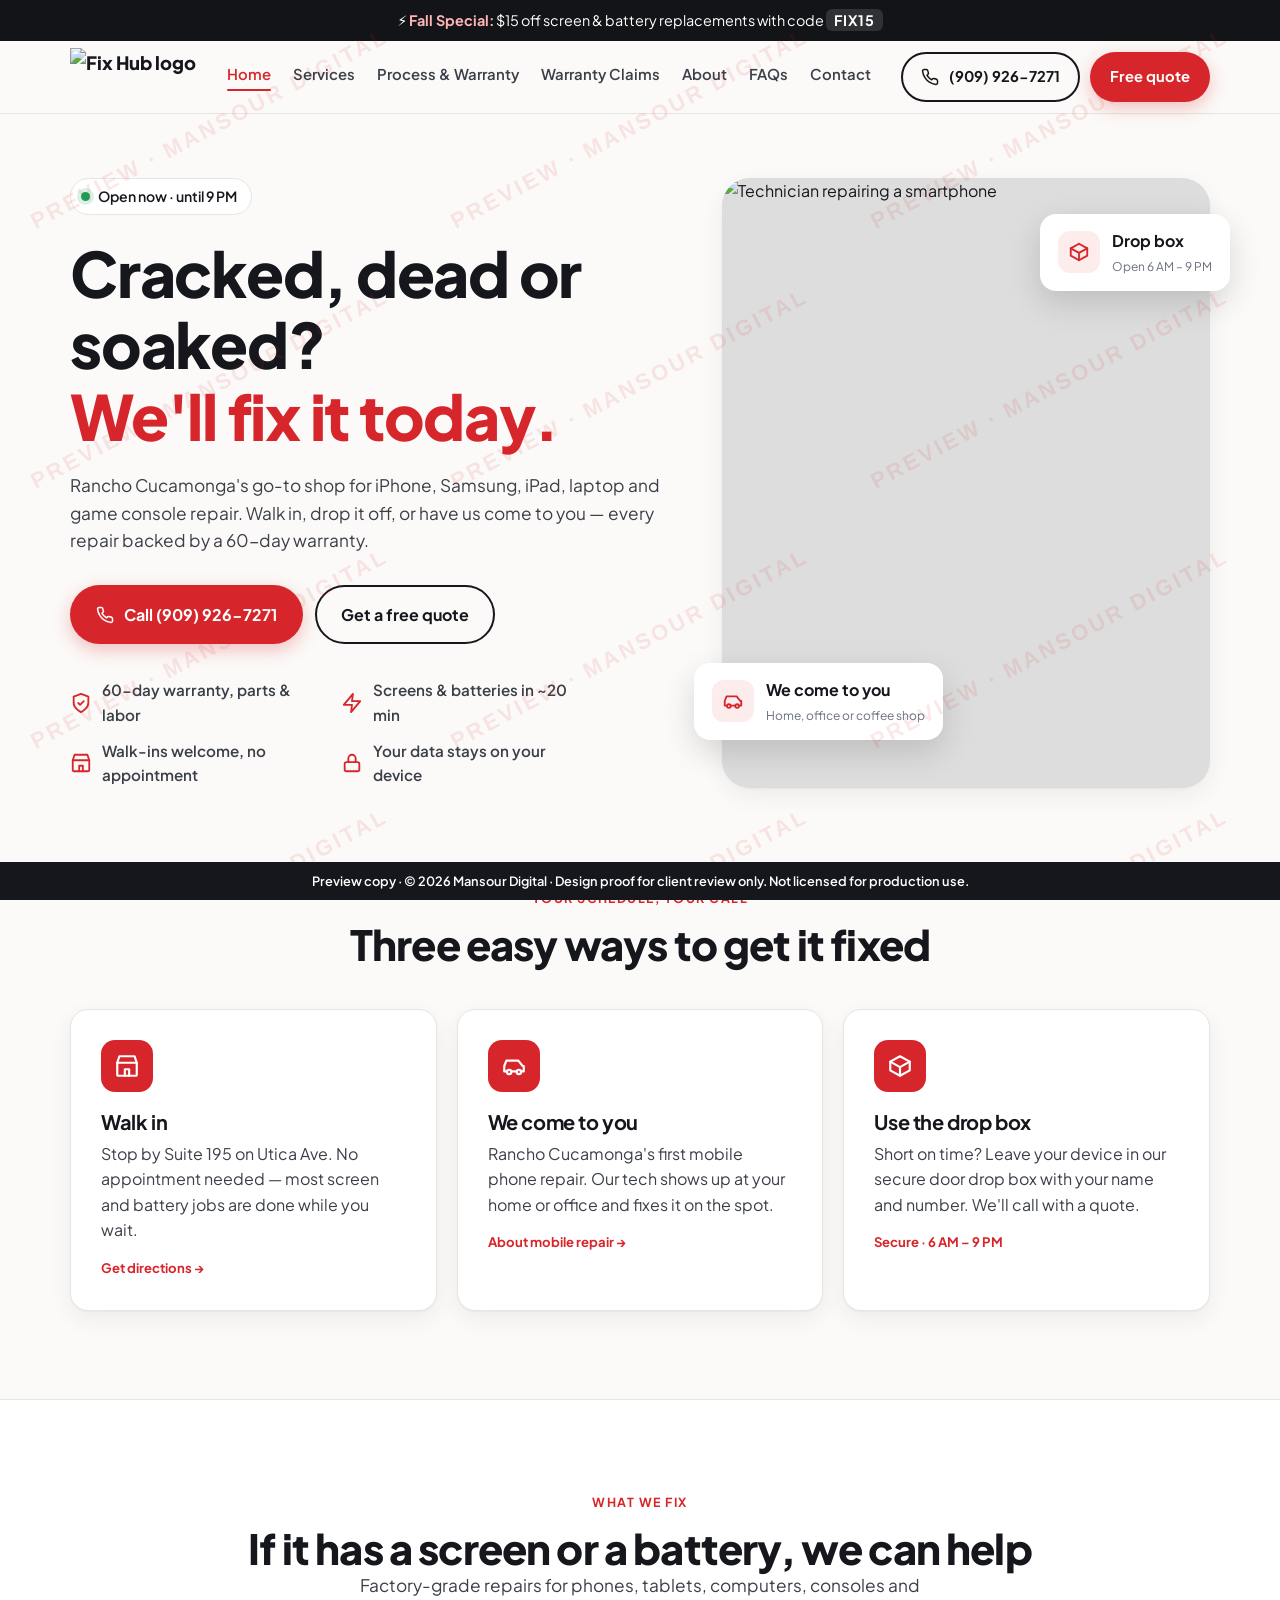
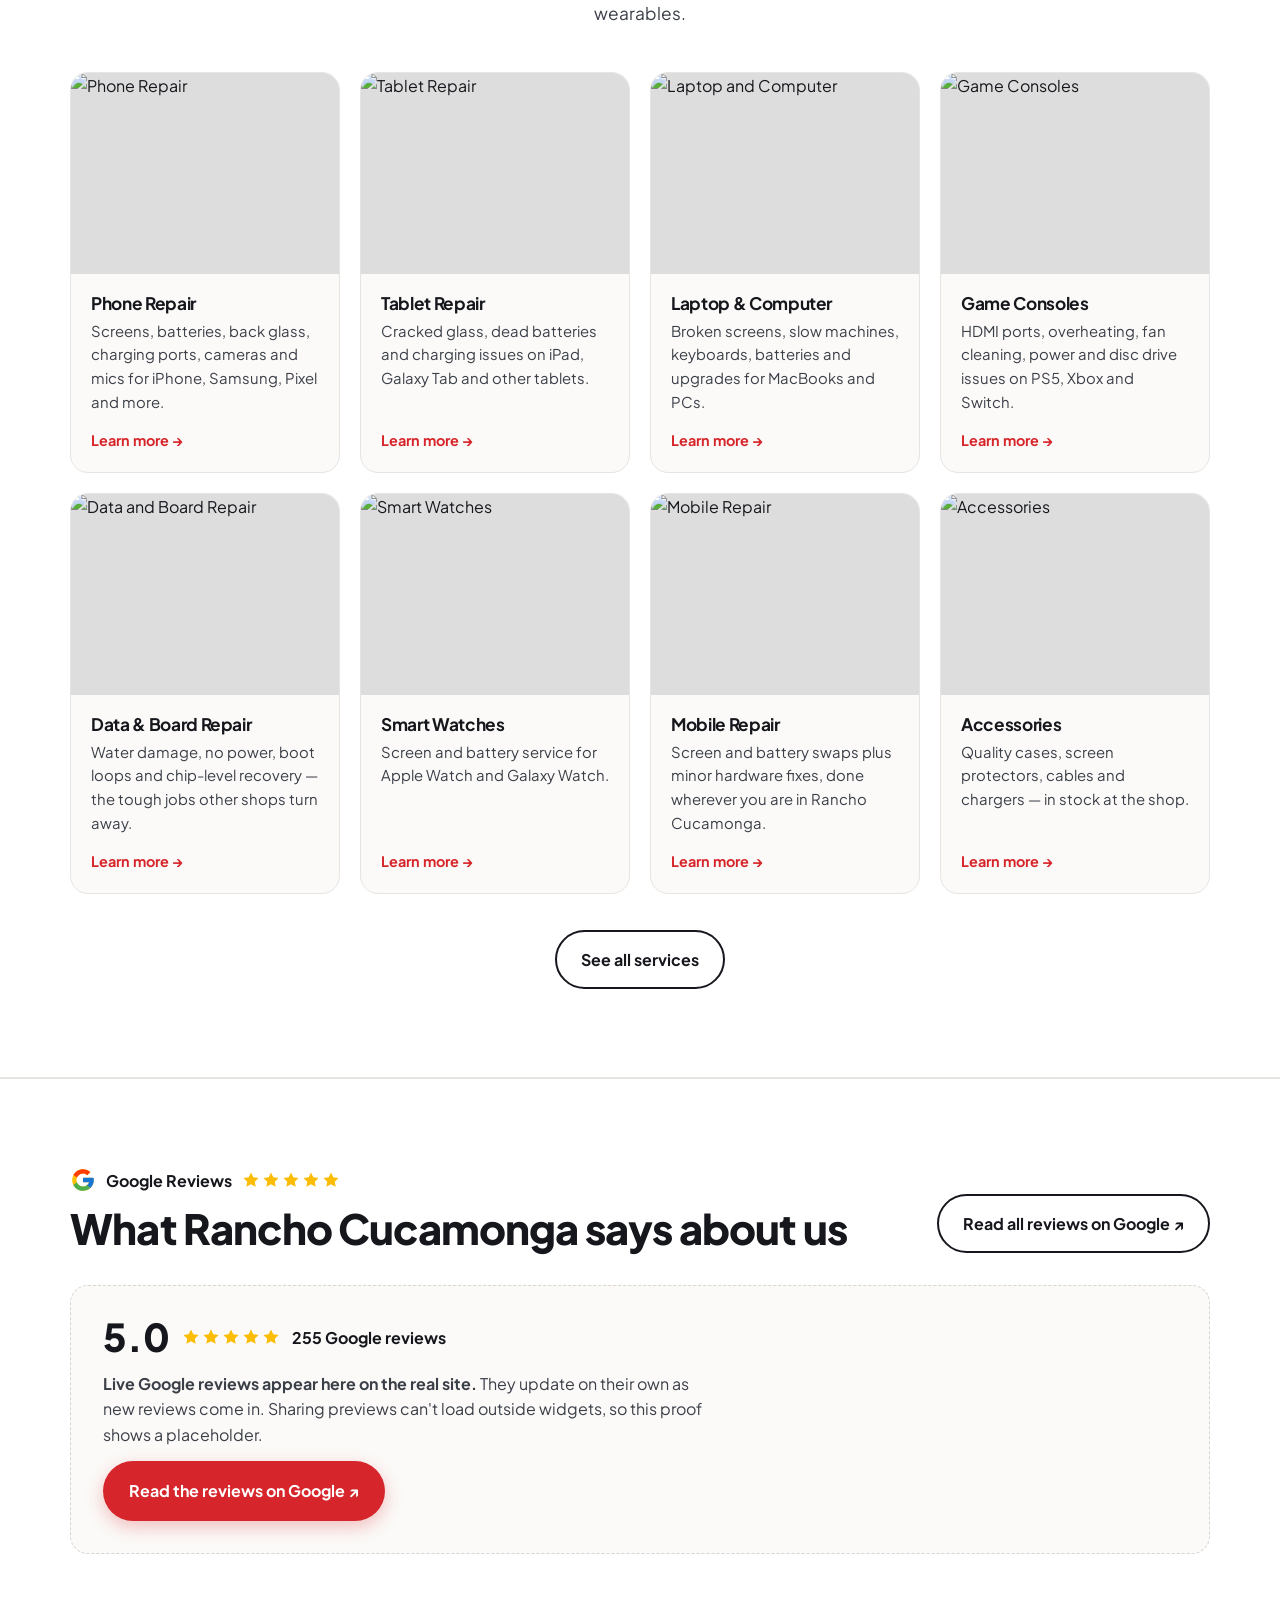
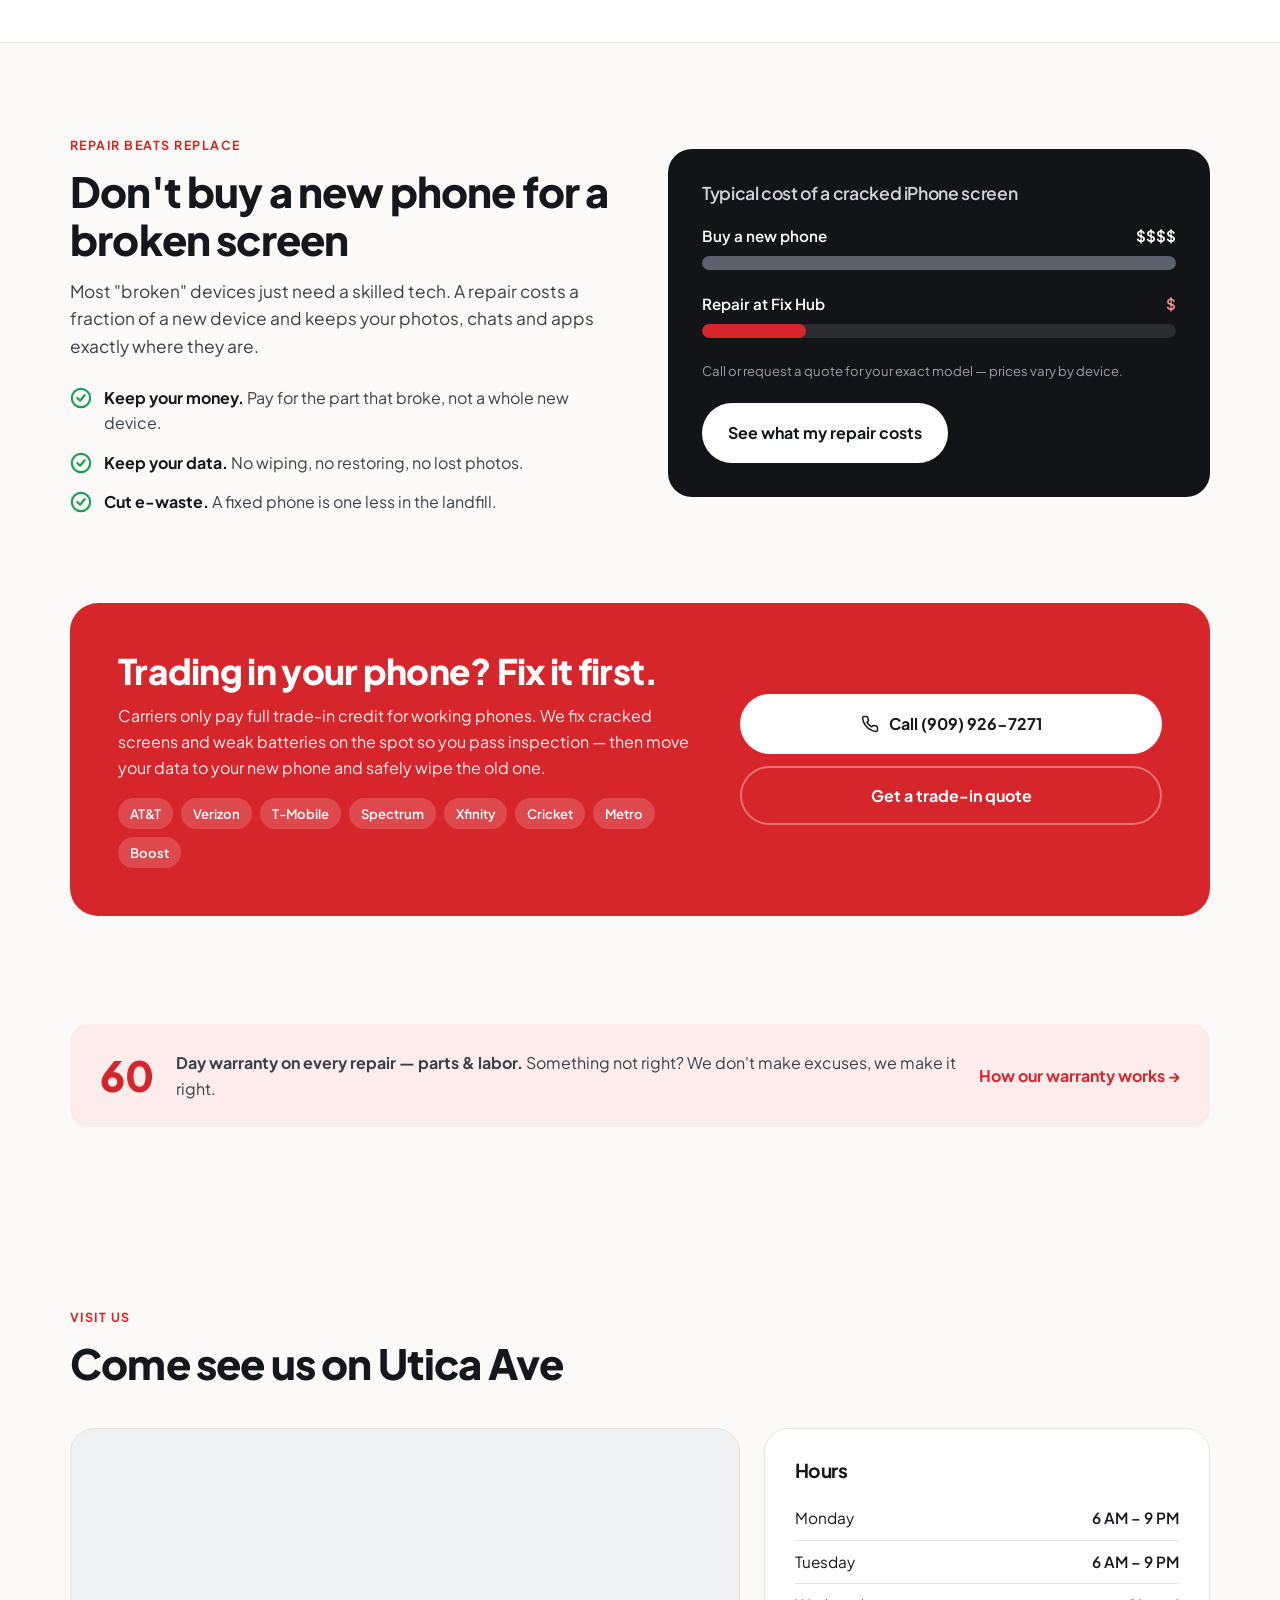
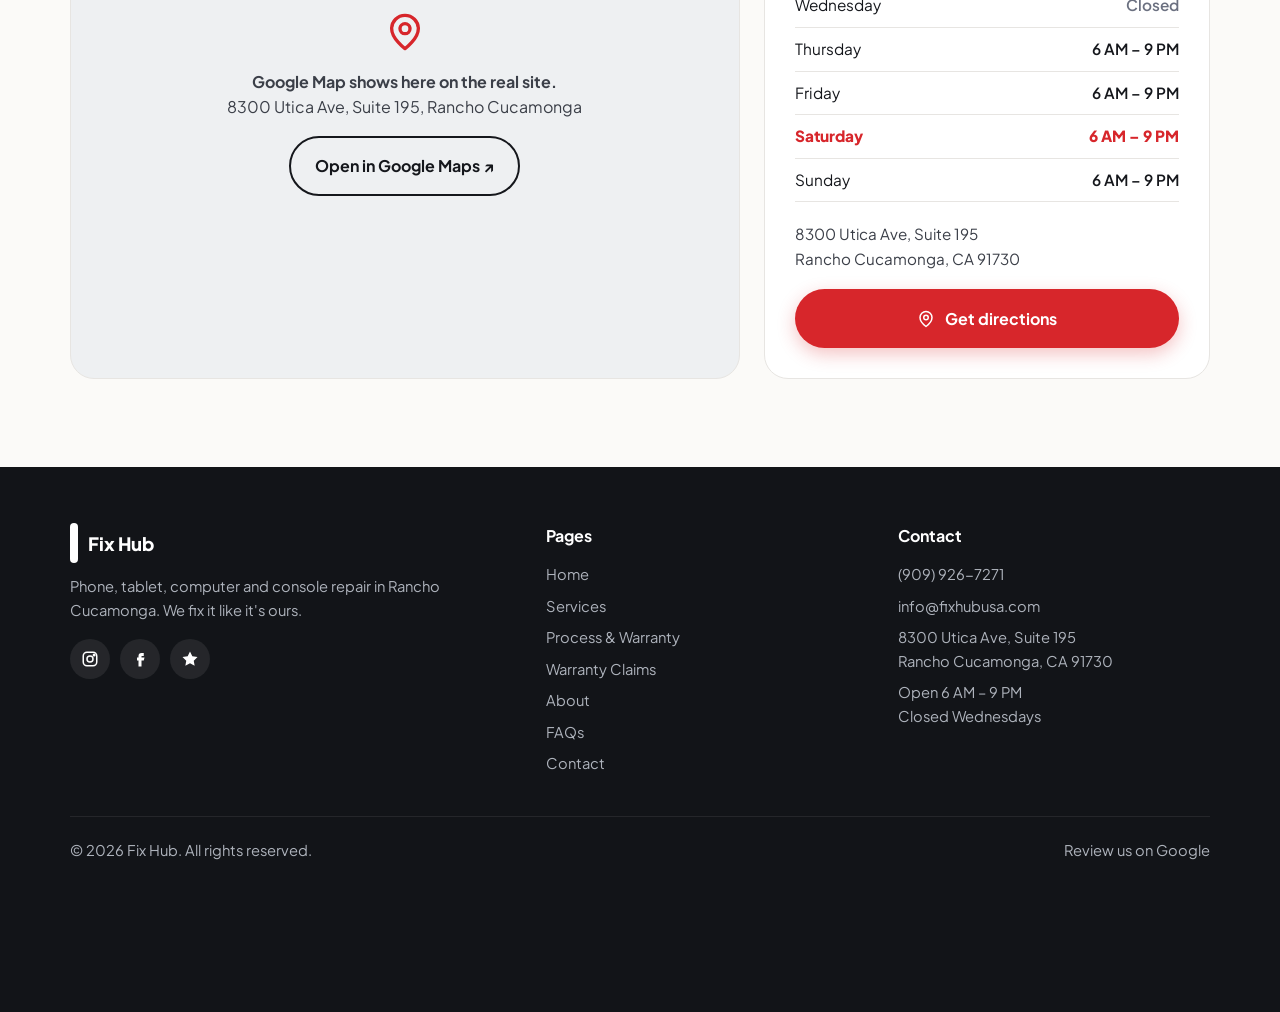
==== index.html @ b83114d7 "Add files via upload" ====
<!doctype html>
<html lang="en">
<head>
<meta charset="utf-8">
<meta name="robots" content="noindex,nofollow">
<meta name="viewport" content="width=device-width, initial-scale=1">
<title>Fix Hub Site Preview</title>
<meta name="description" content="Fast iPhone, Samsung, iPad, laptop and console repair in Rancho Cucamonga. Walk-ins welcome, mobile repair that comes to you, 6 AM–9 PM drop box, and a 60-day warranty.">
<link rel="icon" href="img/logo.png">
<link rel="preconnect" href="https://fonts.googleapis.com">
<link rel="preconnect" href="https://fonts.gstatic.com" crossorigin>
<link href="https://fonts.googleapis.com/css2?family=Plus+Jakarta+Sans:wght@400;500;600;700;800&display=swap" rel="stylesheet">
<link rel="stylesheet" href="styles.css">
<script type="application/ld+json">
{"@context":"https://schema.org","@type":"ElectronicsStore","name":"Fix Hub - Phone, Tablet & Computer Repair","url":"https://www.fixhubusa.com","telephone":"+1-909-926-7271","email":"info@fixhubusa.com","image":"img/logo.png","address":{"@type":"PostalAddress","streetAddress":"8300 Utica Ave, Suite 195","addressLocality":"Rancho Cucamonga","addressRegion":"CA","postalCode":"91730","addressCountry":"US"},"geo":{"@type":"GeoCoordinates","latitude":34.1025496,"longitude":-117.5719171},"openingHoursSpecification":[{"@type":"OpeningHoursSpecification","dayOfWeek":["Monday","Tuesday","Thursday","Friday","Saturday","Sunday"],"opens":"06:00","closes":"21:00"}],"areaServed":"Rancho Cucamonga, CA","sameAs":["https://www.instagram.com/fixhubusa/","https://www.facebook.com/profile.php?id=100093130763877","https://www.yelp.com/biz/fix-hub-ontario-5"]}
</script>
</head>
<body>
<!-- ICON SPRITE -->
<svg width="0" height="0" style="position:absolute" aria-hidden="true">
  <symbol id="i-phone" viewBox="0 0 24 24" fill="none" stroke="currentColor" stroke-width="2" stroke-linecap="round" stroke-linejoin="round"><path d="M22 16.9v3a2 2 0 0 1-2.2 2 19.8 19.8 0 0 1-8.6-3.1 19.5 19.5 0 0 1-6-6A19.8 19.8 0 0 1 2.1 4.2 2 2 0 0 1 4.1 2h3a2 2 0 0 1 2 1.7c.1.9.4 1.8.7 2.7a2 2 0 0 1-.5 2.1L8 9.8a16 16 0 0 0 6 6l1.3-1.3a2 2 0 0 1 2.1-.4c.9.3 1.8.6 2.7.7a2 2 0 0 1 1.7 2z"/></symbol>
  <symbol id="i-shield" viewBox="0 0 24 24" fill="none" stroke="currentColor" stroke-width="2" stroke-linecap="round" stroke-linejoin="round"><path d="M12 22s8-4 8-10V5l-8-3-8 3v7c0 6 8 10 8 10z"/><path d="m9 12 2 2 4-4"/></symbol>
  <symbol id="i-walk" viewBox="0 0 24 24" fill="none" stroke="currentColor" stroke-width="2" stroke-linecap="round" stroke-linejoin="round"><path d="M3 9h18v11a1 1 0 0 1-1 1H4a1 1 0 0 1-1-1z"/><path d="M3 9 5 3h14l2 6"/><path d="M10 21v-6h4v6"/></symbol>
  <symbol id="i-car" viewBox="0 0 24 24" fill="none" stroke="currentColor" stroke-width="2" stroke-linecap="round" stroke-linejoin="round"><path d="M5 17H3v-5l2-5h11l4 5h1v5h-2"/><circle cx="7.5" cy="17.5" r="2"/><circle cx="16.5" cy="17.5" r="2"/><path d="M9.5 17h5"/></symbol>
  <symbol id="i-box" viewBox="0 0 24 24" fill="none" stroke="currentColor" stroke-width="2" stroke-linecap="round" stroke-linejoin="round"><path d="M21 8 12 3 3 8v8l9 5 9-5z"/><path d="m3 8 9 5 9-5M12 13v8"/></symbol>
  <symbol id="i-clock" viewBox="0 0 24 24" fill="none" stroke="currentColor" stroke-width="2" stroke-linecap="round" stroke-linejoin="round"><circle cx="12" cy="12" r="10"/><path d="M12 6v6l4 2"/></symbol>
  <symbol id="i-lock" viewBox="0 0 24 24" fill="none" stroke="currentColor" stroke-width="2" stroke-linecap="round" stroke-linejoin="round"><rect x="4" y="11" width="16" height="10" rx="2"/><path d="M8 11V7a4 4 0 0 1 8 0v4"/></symbol>
  <symbol id="i-check" viewBox="0 0 24 24" fill="none" stroke="currentColor" stroke-width="2.4" stroke-linecap="round" stroke-linejoin="round"><circle cx="12" cy="12" r="10"/><path d="m8 12 3 3 5-6"/></symbol>
  <symbol id="i-x" viewBox="0 0 24 24" fill="none" stroke="currentColor" stroke-width="2" stroke-linecap="round" stroke-linejoin="round"><circle cx="12" cy="12" r="10"/><path d="m15 9-6 6M9 9l6 6"/></symbol>
  <symbol id="i-pin" viewBox="0 0 24 24" fill="none" stroke="currentColor" stroke-width="2" stroke-linecap="round" stroke-linejoin="round"><path d="M20 10c0 6-8 12-8 12S4 16 4 10a8 8 0 0 1 16 0z"/><circle cx="12" cy="10" r="3"/></symbol>
  <symbol id="i-mail" viewBox="0 0 24 24" fill="none" stroke="currentColor" stroke-width="2" stroke-linecap="round" stroke-linejoin="round"><rect x="2" y="4" width="20" height="16" rx="2"/><path d="m22 7-10 6L2 7"/></symbol>
  <symbol id="i-quote" viewBox="0 0 24 24" fill="none" stroke="currentColor" stroke-width="2" stroke-linecap="round" stroke-linejoin="round"><path d="M14 2H6a2 2 0 0 0-2 2v16a2 2 0 0 0 2 2h12a2 2 0 0 0 2-2V8z"/><path d="M14 2v6h6M8 13h8M8 17h5"/></symbol>
  <symbol id="i-bolt" viewBox="0 0 24 24" fill="none" stroke="currentColor" stroke-width="2" stroke-linecap="round" stroke-linejoin="round"><path d="M13 2 3 14h9l-1 8 10-12h-9z"/></symbol>
  <symbol id="i-ig" viewBox="0 0 24 24" fill="none" stroke="currentColor" stroke-width="2"><rect x="3" y="3" width="18" height="18" rx="5"/><circle cx="12" cy="12" r="4"/><circle cx="17.5" cy="6.5" r="1" fill="currentColor"/></symbol>
  <symbol id="i-fb" viewBox="0 0 24 24" fill="currentColor"><path d="M14 8h3V4h-3a4 4 0 0 0-4 4v2H8v4h2v8h4v-8h3l1-4h-4V8.5c0-.3.2-.5.5-.5z"/></symbol>
  <symbol id="i-star" viewBox="0 0 24 24" fill="currentColor"><path d="m12 2 3.1 6.3 6.9 1-5 4.9 1.2 6.8L12 17.8 5.8 21l1.2-6.8-5-4.9 6.9-1z"/></symbol>
</svg>

<div class="promo">⚡ <b>Fall Special:</b> $15 off screen &amp; battery replacements with code <code>FIX15</code></div>

<header>
  <div class="wrap nav">
    <a href="index.html" class="logo" aria-label="Fix Hub home"><img src="img/logo.png" alt="Fix Hub logo"></a>
    <nav class="nav-links" id="navLinks">
      <a href="index.html" class="active" aria-current="page">Home</a>
      <a href="services.html">Services</a>
      <a href="process-warranty.html">Process &amp; Warranty</a>
      <a href="warranty-claims.html">Warranty Claims</a>
      <a href="about.html">About</a>
      <a href="faqs.html">FAQs</a>
      <a href="contact.html">Contact</a>
    </nav>
    <div class="nav-cta">
      <a href="tel:+19099267271" class="btn btn-ghost"><svg><use href="#i-phone"/></svg>(909) 926-7271</a>
      <a href="contact.html#quote" class="btn btn-red">Free quote</a>
    </div>
    <button class="menu-btn" aria-label="Open menu" aria-expanded="false" id="menuBtn"><span></span><span></span><span></span></button>
  </div>
</header>

<main>

<section class="hero">
  <div class="wrap hero-grid">
    <div>
      <div class="status" data-status><span class="dot"></span><span class="txt">8300 Utica Ave, Suite 195</span></div>
      <h1>Cracked, dead or soaked?<br><em>We'll fix it today.</em></h1>
      <p class="lead">Rancho Cucamonga's go-to shop for iPhone, Samsung, iPad, laptop and game console repair. Walk in, drop it off, or have us come to you — every repair backed by a 60-day warranty.</p>
      <div class="hero-ctas">
        <a href="tel:+19099267271" class="btn btn-red"><svg><use href="#i-phone"/></svg>Call (909) 926-7271</a>
        <a href="contact.html#quote" class="btn btn-ghost">Get a free quote</a>
      </div>
      <div class="chips">
        <div class="chip"><svg><use href="#i-shield"/></svg>60-day warranty, parts &amp; labor</div>
        <div class="chip"><svg><use href="#i-bolt"/></svg>Screens &amp; batteries in ~20 min</div>
        <div class="chip"><svg><use href="#i-walk"/></svg>Walk-ins welcome, no appointment</div>
        <div class="chip"><svg><use href="#i-lock"/></svg>Your data stays on your device</div>
      </div>
    </div>
    <div class="hero-media">
      <div class="hero-img"><img src="img/phone.jpg" alt="Technician repairing a smartphone"></div>
      <a href="services.html#mobile" class="float-card fc1"><div class="ic"><svg><use href="#i-car"/></svg></div><div><strong>We come to you</strong><small>Home, office or coffee shop</small></div></a>
      <div class="float-card fc2"><div class="ic"><svg><use href="#i-box"/></svg></div><div><strong>Drop box</strong><small>Open 6 AM – 9 PM</small></div></div>
    </div>
  </div>
</section>

<section class="ways">
  <div class="wrap">
    <div class="center reveal"><span class="eyebrow">Your schedule, your call</span><h2>Three easy ways to get it fixed</h2></div>
    <div class="ways-grid">
      <div class="way reveal"><div class="ic"><svg><use href="#i-walk"/></svg></div><h3>Walk in</h3><p>Stop by Suite 195 on Utica Ave. No appointment needed — most screen and battery jobs are done while you wait.</p><a class="tag" href="https://www.google.com/maps/dir/?api=1&destination=Fix+Hub+8300+Utica+Ave+Suite+195+Rancho+Cucamonga+CA+91730" target="_blank" rel="noopener">Get directions →</a></div>
      <div class="way reveal"><div class="ic"><svg><use href="#i-car"/></svg></div><h3>We come to you</h3><p>Rancho Cucamonga's first mobile phone repair. Our tech shows up at your home or office and fixes it on the spot.</p><a class="tag" href="services.html#mobile">About mobile repair →</a></div>
      <div class="way reveal"><div class="ic"><svg><use href="#i-box"/></svg></div><h3>Use the drop box</h3><p>Short on time? Leave your device in our secure door drop box with your name and number. We'll call with a quote.</p><span class="tag">Secure · 6 AM – 9 PM</span></div>
    </div>
  </div>
</section>

<section class="services" id="services">
  <div class="wrap">
    <div class="center reveal"><span class="eyebrow">What we fix</span><h2>If it has a screen or a battery, we can help</h2><p class="lead">Factory-grade repairs for phones, tablets, computers, consoles and wearables.</p></div>
    <div class="svc-grid">
      <a href="services.html#phone" class="svc reveal">
        <div class="thumb"><img loading="lazy" src="img/phone.jpg" alt="Phone Repair"></div>
        <div class="body"><h3>Phone Repair</h3><p>Screens, batteries, back glass, charging ports, cameras and mics for iPhone, Samsung, Pixel and more.</p><span class="more">Learn more →</span></div>
      </a>
      <a href="services.html#tablet" class="svc reveal">
        <div class="thumb"><img loading="lazy" src="img/tablet.jpg" alt="Tablet Repair"></div>
        <div class="body"><h3>Tablet Repair</h3><p>Cracked glass, dead batteries and charging issues on iPad, Galaxy Tab and other tablets.</p><span class="more">Learn more →</span></div>
      </a>
      <a href="services.html#laptop" class="svc reveal">
        <div class="thumb"><img loading="lazy" src="img/laptop.jpg" alt="Laptop and Computer"></div>
        <div class="body"><h3>Laptop &amp; Computer</h3><p>Broken screens, slow machines, keyboards, batteries and upgrades for MacBooks and PCs.</p><span class="more">Learn more →</span></div>
      </a>
      <a href="services.html#console" class="svc reveal">
        <div class="thumb"><img loading="lazy" src="img/console.jpg" alt="Game Consoles"></div>
        <div class="body"><h3>Game Consoles</h3><p>HDMI ports, overheating, fan cleaning, power and disc drive issues on PS5, Xbox and Switch.</p><span class="more">Learn more →</span></div>
      </a>
      <a href="services.html#data" class="svc reveal">
        <div class="thumb"><img loading="lazy" src="img/data.jpg" alt="Data and Board Repair"></div>
        <div class="body"><h3>Data &amp; Board Repair</h3><p>Water damage, no power, boot loops and chip-level recovery — the tough jobs other shops turn away.</p><span class="more">Learn more →</span></div>
      </a>
      <a href="services.html#watch" class="svc reveal">
        <div class="thumb"><img loading="lazy" src="img/watch.jpg" alt="Smart Watches"></div>
        <div class="body"><h3>Smart Watches</h3><p>Screen and battery service for Apple Watch and Galaxy Watch.</p><span class="more">Learn more →</span></div>
      </a>
      <a href="services.html#mobile" class="svc reveal">
        <div class="thumb"><img loading="lazy" src="img/mobile.jpg" alt="Mobile Repair"></div>
        <div class="body"><h3>Mobile Repair</h3><p>Screen and battery swaps plus minor hardware fixes, done wherever you are in Rancho Cucamonga.</p><span class="more">Learn more →</span></div>
      </a>
      <a href="services.html#acc" class="svc reveal">
        <div class="thumb"><img loading="lazy" src="img/acc.jpg" alt="Accessories"></div>
        <div class="body"><h3>Accessories</h3><p>Quality cases, screen protectors, cables and chargers — in stock at the shop.</p><span class="more">Learn more →</span></div>
      </a>
    </div>
    <div class="center" style="margin-top:36px"><a href="services.html" class="btn btn-ghost">See all services</a></div>
  </div>
</section>

<section class="reviews-sec" id="reviews">
  <div class="wrap">
    <div class="g-head reveal">
      <div>
        <div class="g-badge"><svg viewBox="0 0 48 48" aria-hidden="true"><path fill="#FFC107" d="M43.6 20.1H42V20H24v8h11.3C33.7 32.7 29.2 36 24 36c-6.6 0-12-5.4-12-12s5.4-12 12-12c3.1 0 5.8 1.2 7.9 3.1l5.7-5.7C34 6.1 29.3 4 24 4 13 4 4 13 4 24s9 20 20 20 20-9 20-20c0-1.3-.1-2.6-.4-3.9z"/><path fill="#FF3D00" d="m6.3 14.7 6.6 4.8C14.7 15.1 19 12 24 12c3.1 0 5.8 1.2 7.9 3.1l5.7-5.7C34 6.1 29.3 4 24 4 16.3 4 9.7 8.3 6.3 14.7z"/><path fill="#4CAF50" d="M24 44c5.2 0 9.9-2 13.4-5.2l-6.2-5.2C29.2 35.1 26.7 36 24 36c-5.2 0-9.6-3.3-11.3-8l-6.5 5C9.5 39.6 16.2 44 24 44z"/><path fill="#1976D2" d="M43.6 20.1H42V20H24v8h11.3c-.8 2.2-2.2 4.2-4.1 5.6l6.2 5.2C37 39.2 44 34 44 24c0-1.3-.1-2.6-.4-3.9z"/></svg><span>Google Reviews</span><span class="stars"><svg><use href="#i-star"/></svg><svg><use href="#i-star"/></svg><svg><use href="#i-star"/></svg><svg><use href="#i-star"/></svg><svg><use href="#i-star"/></svg></span></div>
        <h2>What Rancho Cucamonga says about us</h2>
      </div>
      <a class="btn btn-ghost" href="https://www.google.com/maps/place/Fix+Hub+-+Phone,+Tablet+%26+Computer+Repair/@34.1025496,-117.574492,17z/data=!4m6!3m5!1s0x80c33563ac42d915:0xd93e546451506d1b!8m2!3d34.1025496!4d-117.5719171" target="_blank" rel="noopener">Read all reviews on Google ↗</a>
    </div>
    <div class="pv-reviews">
      <div class="pv-score"><span class="pv-big">5.0</span><span class="stars"><svg><use href="#i-star"/></svg><svg><use href="#i-star"/></svg><svg><use href="#i-star"/></svg><svg><use href="#i-star"/></svg><svg><use href="#i-star"/></svg></span><span>255 Google reviews</span></div>
      <p><b>Live Google reviews appear here on the real site.</b> They update on their own as new reviews come in. Sharing previews can't load outside widgets, so this proof shows a placeholder.</p>
      <a class="btn btn-red" href="https://www.google.com/maps/place/Fix+Hub+-+Phone,+Tablet+%26+Computer+Repair/@34.1025496,-117.574492,17z/data=!4m6!3m5!1s0x80c33563ac42d915:0xd93e546451506d1b!8m2!3d34.1025496!4d-117.5719171" target="_blank" rel="noopener">Read the reviews on Google ↗</a>
    </div>
</section>

<section>
  <div class="wrap split">
    <div class="reveal">
      <span class="eyebrow">Repair beats replace</span>
      <h2>Don't buy a new phone for a broken screen</h2>
      <p class="lead" style="margin-top:14px">Most "broken" devices just need a skilled tech. A repair costs a fraction of a new device and keeps your photos, chats and apps exactly where they are.</p>
      <ul class="ticks">
        <li><svg><use href="#i-check"/></svg><span><b>Keep your money.</b> Pay for the part that broke, not a whole new device.</span></li>
        <li><svg><use href="#i-check"/></svg><span><b>Keep your data.</b> No wiping, no restoring, no lost photos.</span></li>
        <li><svg><use href="#i-check"/></svg><span><b>Cut e-waste.</b> A fixed phone is one less in the landfill.</span></li>
      </ul>
    </div>
    <div class="compare reveal">
      <h3>Typical cost of a cracked iPhone screen</h3>
      <div class="bar-row"><div class="lbl"><span>Buy a new phone</span><span>$$$$</span></div><div class="bar"><i style="width:100%;background:#5b616d"></i></div></div>
      <div class="bar-row"><div class="lbl"><span>Repair at Fix Hub</span><span style="color:#ff8a8d">$</span></div><div class="bar"><i style="width:22%;background:var(--red)"></i></div></div>
      <p class="note">Call or request a quote for your exact model — prices vary by device.</p>
      <a href="contact.html#quote" class="btn btn-white" style="margin-top:22px">See what my repair costs</a>
    </div>
  </div>
</section>

<section style="padding-top:0">
  <div class="wrap">
    <div class="band reveal">
      <div>
        <h2>Trading in your phone? Fix it first.</h2>
        <p>Carriers only pay full trade-in credit for working phones. We fix cracked screens and weak batteries on the spot so you pass inspection — then move your data to your new phone and safely wipe the old one.</p>
        <div class="carriers"><span>AT&amp;T</span><span>Verizon</span><span>T-Mobile</span><span>Spectrum</span><span>Xfinity</span><span>Cricket</span><span>Metro</span><span>Boost</span></div>
      </div>
      <div class="btns">
        <a href="tel:+19099267271" class="btn btn-white"><svg><use href="#i-phone"/></svg>Call (909) 926-7271</a>
        <a href="contact.html?device=Phone#quote" class="btn btn-outline-w">Get a trade-in quote</a>
      </div>
    </div>
  </div>
</section>

<section style="padding-top:0"><div class="wrap">
  <div class="shield reveal">
    <div class="big">60</div>
    <p><b>Day warranty on every repair — parts &amp; labor.</b> Something not right? We don't make excuses, we make it right.</p>
    <a href="process-warranty.html#warranty">How our warranty works →</a>
  </div>
</div></section>

<section id="visit"><div class="wrap">
  <div class="reveal"><span class="eyebrow">Visit us</span><h2>Come see us on Utica Ave</h2></div>
  <div class="visit-grid">
    <div class="map pv-map"><div>
      <svg width="40" height="40"><use href="#i-pin"/></svg>
      <p><b>Google Map shows here on the real site.</b><br>8300 Utica Ave, Suite 195, Rancho Cucamonga</p>
      <a class="btn btn-ghost" href="https://www.google.com/maps/dir/?api=1&amp;destination=Fix+Hub+8300+Utica+Ave+Suite+195+Rancho+Cucamonga+CA+91730" target="_blank" rel="noopener">Open in Google Maps ↗</a>
    </div></div>
    <div class="hours reveal">
  <h3>Hours</h3>
  <table class="hours-table">
    <tr data-d="1"><td>Monday</td><td>6 AM – 9 PM</td></tr>
    <tr data-d="2"><td>Tuesday</td><td>6 AM – 9 PM</td></tr>
    <tr data-d="3" class="closed"><td>Wednesday</td><td>Closed</td></tr>
    <tr data-d="4"><td>Thursday</td><td>6 AM – 9 PM</td></tr>
    <tr data-d="5"><td>Friday</td><td>6 AM – 9 PM</td></tr>
    <tr data-d="6"><td>Saturday</td><td>6 AM – 9 PM</td></tr>
    <tr data-d="0"><td>Sunday</td><td>6 AM – 9 PM</td></tr>
  </table>
  <p class="addr">8300 Utica Ave, Suite 195<br>Rancho Cucamonga, CA 91730</p>
  <a class="btn btn-red" href="https://www.google.com/maps/dir/?api=1&destination=Fix+Hub+8300+Utica+Ave+Suite+195+Rancho+Cucamonga+CA+91730" target="_blank" rel="noopener"><svg><use href="#i-pin"/></svg>Get directions</a>
</div>
  </div>
</div></section>

</main>

<footer>
  <div class="wrap">
    <div class="foot">
      <div>
        <div class="logo"><img src="img/logo.png" alt="" style="height:40px">Fix Hub</div>
        <p>Phone, tablet, computer and console repair in Rancho Cucamonga. We fix it like it's ours.</p>
        <div class="social">
          <a href="https://www.instagram.com/fixhubusa/" target="_blank" rel="noopener" aria-label="Instagram"><svg><use href="#i-ig"/></svg></a>
          <a href="https://www.facebook.com/profile.php?id=100093130763877" target="_blank" rel="noopener" aria-label="Facebook"><svg><use href="#i-fb"/></svg></a>
          <a href="https://www.yelp.com/biz/fix-hub-ontario-5" target="_blank" rel="noopener" aria-label="Yelp"><svg><use href="#i-star"/></svg></a>
        </div>
      </div>
      <div>
        <h4>Pages</h4>
        <ul><li><a href="index.html">Home</a></li><li><a href="services.html">Services</a></li><li><a href="process-warranty.html">Process &amp; Warranty</a></li><li><a href="warranty-claims.html">Warranty Claims</a></li><li><a href="about.html">About</a></li><li><a href="faqs.html">FAQs</a></li><li><a href="contact.html">Contact</a></li></ul>
      </div>
      <div>
        <h4>Contact</h4>
        <ul><li><a href="tel:+19099267271">(909) 926-7271</a></li><li><a href="mailto:info@fixhubusa.com">info@fixhubusa.com</a></li><li><a href="https://www.google.com/maps/dir/?api=1&destination=Fix+Hub+8300+Utica+Ave+Suite+195+Rancho+Cucamonga+CA+91730" target="_blank" rel="noopener">8300 Utica Ave, Suite 195<br>Rancho Cucamonga, CA 91730</a></li><li>Open 6 AM – 9 PM<br>Closed Wednesdays</li></ul>
      </div>
    </div>
    <div class="copy"><span>© <span data-year>2026</span> Fix Hub. All rights reserved.</span><span><a href="https://www.google.com/maps/place/Fix+Hub+-+Phone,+Tablet+%26+Computer+Repair/@34.1025496,-117.574492,17z/data=!4m6!3m5!1s0x80c33563ac42d915:0xd93e546451506d1b!8m2!3d34.1025496!4d-117.5719171" target="_blank" rel="noopener">Review us on Google</a></span></div>
  </div>
</footer>

<nav class="mbar" aria-label="Quick actions">
  <a href="tel:+19099267271" class="primary"><svg><use href="#i-phone"/></svg>Call</a>
  <a href="contact.html#quote"><svg><use href="#i-quote"/></svg>Quote</a>
  <a href="https://www.google.com/maps/dir/?api=1&destination=Fix+Hub+8300+Utica+Ave+Suite+195+Rancho+Cucamonga+CA+91730" target="_blank" rel="noopener"><svg><use href="#i-pin"/></svg>Directions</a>
</nav>

<script src="site.js"></script>

<div class="pv-mark" aria-hidden="true"></div>
<div class="pv-banner">Preview copy · © 2026 Mansour Digital · Design proof for client review only. Not licensed for production use.</div>
</body>
</html>
---- styles.css ----
:root{
  --red:#d7262b; --red-dark:#b51d22; --red-soft:#fdecec;
  --ink:#15171c; --ink-2:#3b3f48; --muted:#6b7080;
  --line:#e7e5e2; --bg:#fbfaf8; --card:#ffffff; --dark:#121418;
  --green:#18a058;
  --radius:18px; --shadow:0 1px 2px rgba(0,0,0,.04),0 8px 24px rgba(20,20,30,.06);
  --wrap:1180px;
}
*{box-sizing:border-box;margin:0;padding:0}
html{scroll-behavior:smooth;scroll-padding-top:84px}
body{font-family:"Plus Jakarta Sans",system-ui,-apple-system,Segoe UI,sans-serif;color:var(--ink);background:var(--bg);line-height:1.6;-webkit-font-smoothing:antialiased;overflow-x:hidden}
img{max-width:100%;display:block}
a{color:inherit;text-decoration:none}
.wrap{max-width:var(--wrap);margin:0 auto;padding:0 20px}
h1,h2,h3{line-height:1.15;letter-spacing:-.02em}
h2{font-size:clamp(1.8rem,3.4vw,2.6rem);font-weight:800}
.eyebrow{display:inline-block;font-size:.78rem;font-weight:700;letter-spacing:.12em;text-transform:uppercase;color:var(--red);margin-bottom:12px}
.lead{color:var(--ink-2);font-size:1.08rem;max-width:620px}
section{padding:88px 0}
.center{text-align:center}.center .lead{margin:0 auto}

/* buttons */
.btn{display:inline-flex;align-items:center;justify-content:center;gap:10px;font-weight:700;font-size:1rem;padding:15px 24px;border-radius:999px;border:2px solid transparent;cursor:pointer;transition:transform .15s,background .15s,box-shadow .15s;font-family:inherit;white-space:nowrap}
.btn:hover{transform:translateY(-1px)}
.btn-red{background:var(--red);color:#fff;box-shadow:0 6px 18px rgba(215,38,43,.28)}
.btn-red:hover{background:var(--red-dark)}
.btn-ghost{border-color:var(--ink);color:var(--ink);background:transparent}
.btn-ghost:hover{background:var(--ink);color:#fff}
.btn-white{background:#fff;color:var(--ink)}
.btn svg{width:18px;height:18px;flex:none}

/* promo bar */
.promo{background:var(--dark);color:#fff;font-size:.9rem;text-align:center;padding:9px 16px}
.promo b{color:#ffb4b6}
.promo code{background:rgba(255,255,255,.12);padding:2px 8px;border-radius:6px;font-family:inherit;font-weight:700;letter-spacing:.05em}

/* header */
header{position:sticky;top:0;z-index:50;background:rgba(251,250,248,.92);backdrop-filter:blur(10px);border-bottom:1px solid var(--line)}
.nav{display:flex;align-items:center;justify-content:space-between;height:72px;gap:20px}
.logo{display:flex;align-items:center;gap:10px;font-weight:800;font-size:1.15rem}
.logo img{height:58px;width:auto}
.nav-links{display:flex;gap:28px;font-weight:600;font-size:.95rem;color:var(--ink-2)}
.nav-links a:hover{color:var(--red)}
.nav-cta{display:flex;gap:10px;align-items:center}
.nav-cta .btn{padding:11px 18px;font-size:.92rem}
.menu-btn{display:none;background:none;border:0;cursor:pointer;padding:8px}
.menu-btn span{display:block;width:24px;height:2px;background:var(--ink);margin:5px 0;border-radius:2px}

/* hero */
.hero{padding:64px 0 72px}
.hero-grid{display:grid;grid-template-columns:1.1fr .9fr;gap:56px;align-items:center}
.status{display:inline-flex;align-items:center;gap:8px;background:#fff;border:1px solid var(--line);border-radius:999px;padding:6px 14px 6px 10px;font-size:.88rem;font-weight:600;margin-bottom:22px}
.dot{width:9px;height:9px;border-radius:50%;background:var(--muted)}
.dot.open{background:var(--green);box-shadow:0 0 0 4px rgba(24,160,88,.15)}
.dot.closed{background:var(--red)}
.hero h1{font-size:clamp(2.3rem,5.2vw,3.9rem);font-weight:800;margin-bottom:20px}
.hero h1 em{font-style:normal;color:var(--red)}
.hero .lead{margin-bottom:30px}
.hero-ctas{display:flex;flex-wrap:wrap;gap:12px;margin-bottom:34px}
.chips{display:grid;grid-template-columns:repeat(2,minmax(0,1fr));gap:12px 22px;max-width:520px}
.chip{display:flex;align-items:center;gap:10px;font-weight:600;font-size:.95rem;color:var(--ink-2)}
.chip svg{width:22px;height:22px;color:var(--red);flex:none}
.hero-media{position:relative}
.hero-img{border-radius:28px;overflow:hidden;aspect-ratio:4/5;box-shadow:var(--shadow);background:#ddd}
.hero-img img{width:100%;height:100%;object-fit:cover}
.float-card{position:absolute;background:#fff;border-radius:16px;box-shadow:0 12px 32px rgba(0,0,0,.14);padding:14px 18px;display:flex;align-items:center;gap:12px;font-size:.9rem}
.float-card strong{display:block;font-size:1rem}
.float-card small{color:var(--muted)}
.float-card .ic{width:42px;height:42px;border-radius:12px;background:var(--red-soft);color:var(--red);display:grid;place-items:center;flex:none}
.float-card .ic svg{width:22px;height:22px}
.fc1{left:-28px;bottom:48px}
.fc2{right:-20px;top:36px}

/* ways */
.ways{padding-top:24px}
.ways-grid{display:grid;grid-template-columns:repeat(3,1fr);gap:20px;margin-top:40px}
.way{background:var(--card);border:1px solid var(--line);border-radius:var(--radius);padding:30px;box-shadow:var(--shadow)}
.way .ic{width:52px;height:52px;border-radius:14px;background:var(--red);color:#fff;display:grid;place-items:center;margin-bottom:18px}
.way .ic svg{width:26px;height:26px}
.way h3{font-size:1.25rem;margin-bottom:8px}
.way p{color:var(--ink-2)}
.way .tag{display:inline-block;margin-top:14px;font-size:.82rem;font-weight:700;color:var(--red)}

/* services */
.services{background:#fff;border-top:1px solid var(--line);border-bottom:1px solid var(--line)}
.svc-grid{display:grid;grid-template-columns:repeat(4,1fr);gap:20px;margin-top:44px}
.svc{border-radius:var(--radius);overflow:hidden;background:var(--bg);border:1px solid var(--line);display:flex;flex-direction:column;transition:transform .2s,box-shadow .2s}
.svc:hover{transform:translateY(-3px);box-shadow:var(--shadow)}
.svc .thumb{aspect-ratio:4/3;overflow:hidden;background:#ddd}
.svc .thumb img{width:100%;height:100%;object-fit:cover;transition:transform .4s}
.svc:hover .thumb img{transform:scale(1.05)}
.svc .body{padding:20px;display:flex;flex-direction:column;flex:1}
.svc h3{font-size:1.08rem;margin-bottom:6px}
.svc p{color:var(--ink-2);font-size:.93rem;flex:1}
.svc .more{margin-top:14px;font-weight:700;font-size:.9rem;color:var(--red)}
.brands{display:flex;flex-wrap:wrap;justify-content:center;gap:10px;margin-top:40px}
.brands span{border:1px solid var(--line);border-radius:999px;padding:7px 16px;font-weight:600;font-size:.9rem;color:var(--ink-2);background:var(--bg)}

/* steps */
.steps{display:grid;grid-template-columns:repeat(3,1fr);gap:24px;margin-top:44px;counter-reset:s}
.step{position:relative;padding:30px;border-radius:var(--radius);background:var(--card);border:1px solid var(--line)}
.step::before{counter-increment:s;content:counter(s);display:grid;place-items:center;width:44px;height:44px;border-radius:50%;background:var(--ink);color:#fff;font-weight:800;margin-bottom:16px}
.step h3{font-size:1.2rem;margin-bottom:8px}
.step p{color:var(--ink-2)}

/* repair vs replace */
.split{display:grid;grid-template-columns:1fr 1fr;gap:56px;align-items:center}
.compare{background:var(--dark);color:#fff;border-radius:24px;padding:34px}
.compare h3{font-size:1.1rem;margin-bottom:20px;color:#cfd2d8;font-weight:600}
.bar-row{margin-bottom:22px}
.bar-row .lbl{display:flex;justify-content:space-between;font-weight:600;margin-bottom:8px;font-size:.95rem}
.bar{height:14px;border-radius:999px;background:rgba(255,255,255,.1);overflow:hidden}
.bar i{display:block;height:100%;border-radius:999px}
.compare .note{font-size:.82rem;color:#9aa0aa;margin-top:8px}
.ticks{list-style:none;margin-top:24px;display:grid;gap:14px}
.ticks li{display:flex;gap:12px;align-items:flex-start;color:var(--ink-2)}
.ticks svg{width:22px;height:22px;color:var(--green);flex:none;margin-top:2px}
.ticks b{color:var(--ink)}

/* trade-in band */
.band{background:var(--red);color:#fff;border-radius:28px;padding:48px;display:grid;grid-template-columns:1.4fr 1fr;gap:32px;align-items:center}
.band h2{font-size:clamp(1.6rem,3vw,2.2rem)}
.band p{opacity:.92;margin-top:12px}
.carriers{display:flex;flex-wrap:wrap;gap:8px;margin-top:18px}
.carriers span{background:rgba(255,255,255,.16);padding:5px 12px;border-radius:999px;font-size:.82rem;font-weight:600}
.band .btns{display:flex;flex-direction:column;gap:12px}

/* warranty */
.warranty-grid{display:grid;grid-template-columns:1fr 1fr;gap:20px;margin-top:40px}
.wcard{background:var(--card);border:1px solid var(--line);border-radius:var(--radius);padding:30px}
.wcard h3{display:flex;align-items:center;gap:10px;font-size:1.15rem;margin-bottom:16px}
.wcard ul{list-style:none;display:grid;gap:12px}
.wcard li{display:flex;gap:10px;color:var(--ink-2)}
.wcard li svg{width:20px;height:20px;flex:none;margin-top:3px}
.yes svg{color:var(--green)} .no svg{color:var(--muted)}
.shield{display:flex;align-items:center;gap:22px;background:var(--red-soft);border-radius:var(--radius);padding:26px 30px;margin-top:20px}
.shield .big{font-size:2.6rem;font-weight:800;color:var(--red);line-height:1}
.shield p{color:var(--ink-2)}
.shield a{font-weight:700;color:var(--red);white-space:nowrap}

/* casey + reviews */
.people{display:grid;grid-template-columns:1fr 1fr;gap:20px}
.casey,.reviews{border-radius:24px;padding:36px;border:1px solid var(--line);background:var(--card)}
.casey .paw{font-size:2.4rem;margin-bottom:10px}
.casey h3,.reviews h3{font-size:1.4rem;margin-bottom:10px}
.casey p,.reviews p{color:var(--ink-2)}
.reviews{background:var(--dark);color:#fff;border:0;display:flex;flex-direction:column}
.reviews p{color:#c9ccd3;margin-bottom:24px;flex:1}
.reviews .links{display:flex;flex-wrap:wrap;gap:10px}
.reviews .btn{padding:12px 18px;font-size:.92rem}
.btn-outline-w{border-color:rgba(255,255,255,.35);color:#fff}
.btn-outline-w:hover{background:#fff;color:var(--ink)}

/* faq */
.faq-wrap{max-width:820px;margin:40px auto 0}
details{background:var(--card);border:1px solid var(--line);border-radius:14px;margin-bottom:12px;overflow:hidden}
summary{list-style:none;cursor:pointer;padding:20px 24px;font-weight:700;font-size:1.02rem;display:flex;justify-content:space-between;gap:16px;align-items:center}
summary::-webkit-details-marker{display:none}
summary::after{content:"+";font-size:1.5rem;font-weight:400;color:var(--red);transition:transform .2s;flex:none}
details[open] summary::after{transform:rotate(45deg)}
details .ans{padding:0 24px 22px;color:var(--ink-2)}

/* quote */
.quote{background:var(--dark);color:#fff}
.quote .lead{color:#c9ccd3}
.quote-grid{display:grid;grid-template-columns:.9fr 1.1fr;gap:56px;align-items:start}
.contact-list{list-style:none;margin-top:30px;display:grid;gap:18px}
.contact-list li{display:flex;gap:14px;align-items:flex-start}
.contact-list .ic{width:44px;height:44px;border-radius:12px;background:rgba(255,255,255,.08);display:grid;place-items:center;flex:none}
.contact-list .ic svg{width:20px;height:20px;color:#ff8a8d}
.contact-list small{display:block;color:#9aa0aa;font-size:.82rem}
.contact-list a:hover{color:#ff8a8d}
form{background:#fff;color:var(--ink);border-radius:24px;padding:32px;display:grid;grid-template-columns:1fr 1fr;gap:16px}
form h3{grid-column:1/-1;font-size:1.3rem}
.field{display:flex;flex-direction:column;gap:6px}
.field.full{grid-column:1/-1}
label{font-weight:600;font-size:.88rem}
input,select,textarea{font-family:inherit;font-size:1rem;padding:13px 14px;border:1.5px solid var(--line);border-radius:12px;background:var(--bg);color:var(--ink);width:100%}
input:focus,select:focus,textarea:focus{outline:none;border-color:var(--red);background:#fff}
textarea{min-height:96px;resize:vertical}
form .btn{grid-column:1/-1;width:100%}
form .fine{grid-column:1/-1;font-size:.82rem;color:var(--muted);text-align:center}

/* visit */
.visit-grid{display:grid;grid-template-columns:1.2fr .8fr;gap:24px;margin-top:40px}
.map{border-radius:24px;overflow:hidden;border:1px solid var(--line);min-height:380px;background:#e9e9e9}
.map iframe{width:100%;height:100%;min-height:380px;border:0;display:block}
.hours{background:var(--card);border:1px solid var(--line);border-radius:24px;padding:30px}
.hours h3{font-size:1.2rem;margin-bottom:16px}
.hours table{width:100%;border-collapse:collapse}
.hours td{padding:9px 0;border-bottom:1px solid var(--line);font-size:.96rem}
.hours td:last-child{text-align:right;font-weight:600}
.hours tr.today td{color:var(--red);font-weight:800}
.hours tr.closed td:last-child{color:var(--muted)}
.hours .addr{margin-top:20px;color:var(--ink-2);font-size:.95rem}
.hours .btn{margin-top:18px;width:100%}

/* footer */
footer{background:var(--dark);color:#aeb3bc;padding:56px 0 110px;font-size:.92rem}
.foot{display:grid;grid-template-columns:1.4fr 1fr 1fr;gap:40px}
footer h4{color:#fff;margin-bottom:14px;font-size:1rem}
footer ul{list-style:none;display:grid;gap:8px}
footer a:hover{color:#fff}
.foot .logo{color:#fff;margin-bottom:12px}
.foot .logo img{background:#fff;border-radius:10px;padding:4px}
.social{display:flex;gap:10px;margin-top:16px}
.social a{width:40px;height:40px;border-radius:50%;background:rgba(255,255,255,.08);display:grid;place-items:center}
.social a:hover{background:var(--red)}
.social svg{width:18px;height:18px;color:#fff}
.copy{border-top:1px solid rgba(255,255,255,.08);margin-top:40px;padding-top:22px;display:flex;justify-content:space-between;flex-wrap:wrap;gap:10px}

/* mobile sticky bar */
.mbar{display:none;position:fixed;left:0;right:0;bottom:0;z-index:60;background:#fff;border-top:1px solid var(--line);padding:10px 12px calc(10px + env(safe-area-inset-bottom));gap:8px;box-shadow:0 -6px 20px rgba(0,0,0,.08)}
.mbar a{flex:1;display:flex;flex-direction:column;align-items:center;gap:2px;font-size:.75rem;font-weight:700;padding:8px 4px;border-radius:12px;color:var(--ink-2)}
.mbar a svg{width:22px;height:22px}
.mbar a.primary{background:var(--red);color:#fff}

/* reveal */
.anim .reveal{opacity:0;transform:translateY(18px);transition:opacity .6s ease,transform .6s ease}
.anim .reveal.in{opacity:1;transform:none}
@media (prefers-reduced-motion:reduce){.anim .reveal{opacity:1;transform:none}html{scroll-behavior:auto}}

/* responsive */
@media (max-width:1024px){
  .svc-grid{grid-template-columns:repeat(2,1fr)}
  .nav-links{display:none}
  .menu-btn{display:block}
  .nav-links.open{display:flex;flex-direction:column;position:absolute;top:72px;left:0;right:0;background:#fff;padding:20px;border-bottom:1px solid var(--line);gap:16px;box-shadow:var(--shadow)}
}
@media (max-width:860px){
  section{padding:64px 0}
  .hero{padding:36px 0 48px}
  .hero-grid,.split,.quote-grid,.visit-grid,.people,.band,.warranty-grid{grid-template-columns:1fr}
  .hero-media{order:-1}
  .hero-img{aspect-ratio:16/10}
  .fc2{display:none}
  .fc1{left:12px;bottom:-22px}
  .ways-grid,.steps{grid-template-columns:1fr}
  .band{padding:32px}
  .foot{grid-template-columns:1fr}
  .nav-cta .btn-ghost{display:none}
  .mbar{display:flex}
  .shield{flex-direction:column;align-items:flex-start;gap:10px}
}
@media (max-width:560px){
  .svc-grid{grid-template-columns:1fr}
  .chips{grid-template-columns:1fr}
  form{grid-template-columns:1fr;padding:24px}
  .hero-ctas .btn{flex:1 1 100%}
  .nav-cta{display:none}
  .promo{font-size:.82rem}
}

/* ===== Multi-page additions ===== */
.nav-links a.active{color:var(--red)}
.nav-links a.active::after{content:"";display:block;height:2px;background:var(--red);border-radius:2px;margin-top:3px}
@media (max-width:1180px){
  .nav-links{display:none}
  .menu-btn{display:block}
  .nav-links.open{display:flex;flex-direction:column;position:absolute;top:72px;left:0;right:0;background:#fff;padding:20px;border-bottom:1px solid var(--line);gap:16px;box-shadow:var(--shadow)}
  .nav-links.open a.active::after{display:none}
}
.nav-links{gap:22px;font-size:.93rem}

/* inner page hero */
.page-hero{padding:64px 0 56px;background:linear-gradient(180deg,#fff, var(--bg));border-bottom:1px solid var(--line)}
.page-hero h1{font-size:clamp(2.1rem,4.4vw,3.2rem);font-weight:800;margin-bottom:14px;max-width:820px}
.page-hero h1 em{font-style:normal;color:var(--red)}
.crumbs{font-size:.85rem;color:var(--muted);margin-bottom:14px}
.crumbs a:hover{color:var(--red)}
.page-hero .hero-ctas{margin:26px 0 0}

/* service detail rows */
.svc-detail{display:grid;grid-template-columns:1fr 1fr;gap:48px;align-items:center;padding:44px 0;border-bottom:1px solid var(--line);scroll-margin-top:90px}
.svc-detail:last-child{border-bottom:0}
.svc-detail:nth-child(even) .svc-img{order:2}
.svc-img{border-radius:24px;overflow:hidden;aspect-ratio:4/3;background:#ddd;box-shadow:var(--shadow)}
.svc-img img{width:100%;height:100%;object-fit:cover}
.svc-detail h2{font-size:clamp(1.5rem,2.6vw,2rem);margin-bottom:12px}
.svc-detail p{color:var(--ink-2);margin-bottom:16px}
.pills{display:flex;flex-wrap:wrap;gap:8px;margin-bottom:22px}
.pills span{background:var(--red-soft);color:var(--red-dark);font-weight:600;font-size:.84rem;padding:6px 12px;border-radius:999px}
.jump{display:flex;flex-wrap:wrap;gap:8px;margin-top:24px}
.jump a{border:1px solid var(--line);background:#fff;border-radius:999px;padding:8px 14px;font-weight:600;font-size:.88rem}
.jump a:hover{border-color:var(--red);color:var(--red)}

/* 4-step process */
.steps.four{grid-template-columns:repeat(4,1fr)}

/* reviews */
.reviews-sec{background:#fff;border-top:1px solid var(--line);border-bottom:1px solid var(--line)}
.g-head{display:flex;align-items:flex-end;justify-content:space-between;gap:24px;flex-wrap:wrap;margin-bottom:32px}
.g-badge{display:inline-flex;align-items:center;gap:10px;font-weight:700;margin-bottom:12px}
.g-badge svg{width:26px;height:26px}
.stars{display:inline-flex;gap:2px;color:#fbbc04}
.stars svg{width:18px;height:18px}
.g-widget{min-height:160px}
.g-fallback{display:none;text-align:center;padding:40px 24px;border:1px dashed var(--line);border-radius:var(--radius);color:var(--ink-2)}
.g-fallback.show{display:block}
.g-fallback .btn{margin-top:16px}

/* CTA strip */
.cta-strip{background:var(--red);color:#fff;border-radius:28px;padding:44px;display:flex;justify-content:space-between;align-items:center;gap:24px;flex-wrap:wrap}
.cta-strip h2{font-size:clamp(1.5rem,2.8vw,2.1rem)}
.cta-strip p{opacity:.92;margin-top:6px}
.cta-strip .btns{display:flex;gap:12px;flex-wrap:wrap}

/* about */
.why{display:grid;grid-template-columns:repeat(3,1fr);gap:20px;margin-top:40px}
.mission{max-width:820px;margin:0 auto;font-size:1.15rem;color:var(--ink-2);text-align:center}
.mission strong{color:var(--ink)}

/* forms on light pages */
.form-light{box-shadow:var(--shadow);border:1px solid var(--line)}
.form-ok{display:none;grid-column:1/-1;background:#eaf7ef;color:#11663a;border-radius:12px;padding:14px 16px;font-weight:600}
.form-ok.show{display:block}
.contact-grid{display:grid;grid-template-columns:.9fr 1.1fr;gap:48px;align-items:start}
.info-cards{display:grid;gap:14px}
.info-card{display:flex;gap:14px;align-items:flex-start;background:#fff;border:1px solid var(--line);border-radius:16px;padding:18px}
.info-card .ic{width:44px;height:44px;border-radius:12px;background:var(--red-soft);color:var(--red);display:grid;place-items:center;flex:none}
.info-card .ic svg{width:20px;height:20px}
.info-card small{display:block;color:var(--muted);font-size:.82rem}
.info-card a:hover{color:var(--red)}

@media (max-width:1024px){.steps.four{grid-template-columns:repeat(2,1fr)}}
@media (max-width:860px){
  .svc-detail,.contact-grid{grid-template-columns:1fr;gap:24px}
  .svc-detail:nth-child(even) .svc-img{order:0}
  .why{grid-template-columns:1fr}
  .cta-strip{padding:32px}
  .page-hero{padding:40px 0 36px}
}
@media (max-width:560px){.steps.four{grid-template-columns:1fr}.cta-strip .btns .btn{flex:1 1 100%}}

/* ===== Preview-only ===== */
header{top:env(safe-area-inset-top,0px)}
.pv-mark{position:fixed;inset:0;z-index:9998;pointer-events:none;
  background-image:url("data:image/svg+xml,%3Csvg xmlns='http://www.w3.org/2000/svg' width='420' height='260'%3E%3Ctext x='50%25' y='50%25' text-anchor='middle' dominant-baseline='middle' transform='rotate(-28 210 130)' font-family='Arial,Helvetica,sans-serif' font-size='22' font-weight='700' letter-spacing='3' fill='%23d7262b' fill-opacity='0.10'%3EPREVIEW · MANSOUR DIGITAL%3C/text%3E%3C/svg%3E");}
.pv-banner{position:fixed;left:0;right:0;bottom:0;z-index:9999;background:#15171c;color:#fff;text-align:center;font-size:.8rem;font-weight:600;
  padding:9px max(16px,env(safe-area-inset-right,0px)) calc(9px + env(safe-area-inset-bottom,0px)) max(16px,env(safe-area-inset-left,0px))}
footer{padding-bottom:150px}
@media (max-width:860px){.mbar{bottom:38px}.pv-banner{font-size:.72rem}}
.pv-reviews{display:grid;gap:14px;justify-items:start;background:var(--bg);border:1px dashed #d9d5d0;border-radius:var(--radius);padding:32px}
.pv-reviews p{color:var(--ink-2);max-width:620px}
.pv-score{display:flex;align-items:center;gap:12px;flex-wrap:wrap;font-weight:700}
.pv-big{font-size:2.4rem;font-weight:800;line-height:1}
.pv-map{display:grid;place-items:center;text-align:center;padding:32px;background:#eef0f2}
.pv-map svg{color:var(--red);margin:0 auto 10px}
.pv-map p{color:var(--ink-2);margin-bottom:16px}
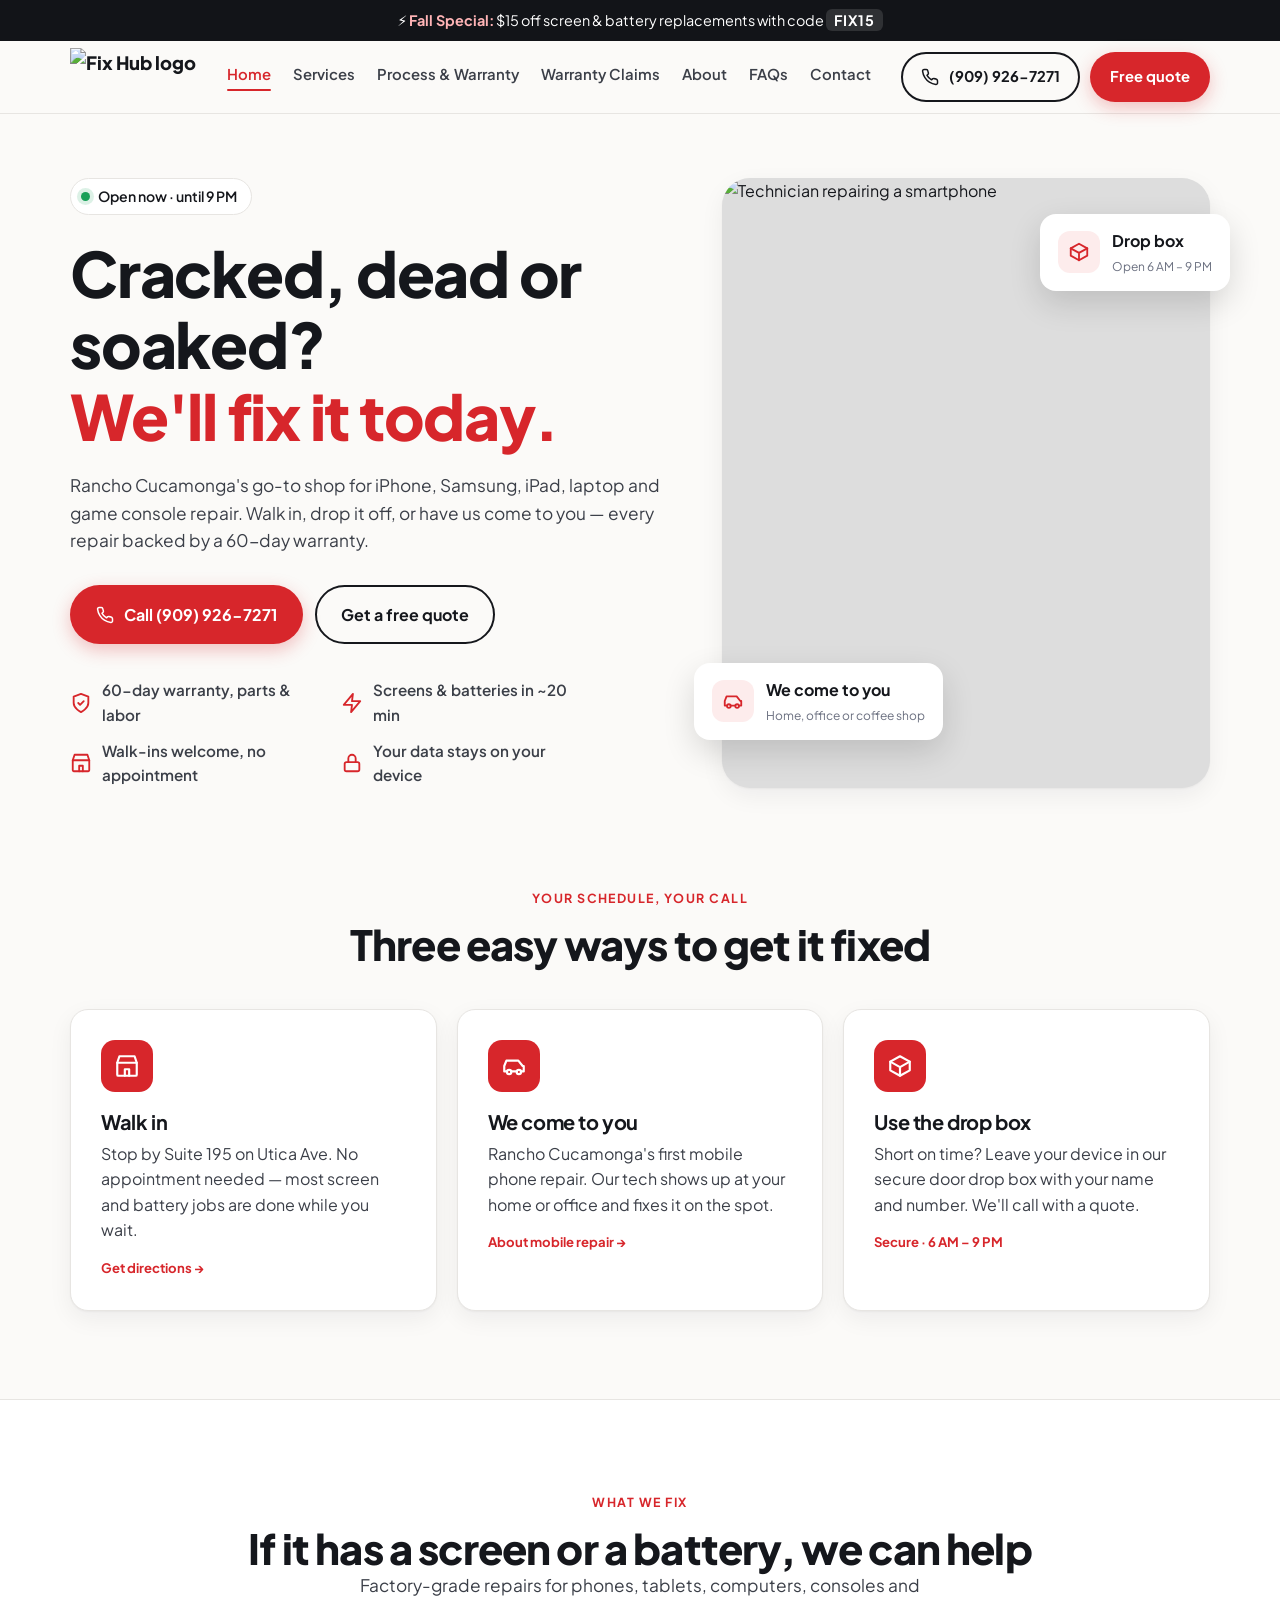
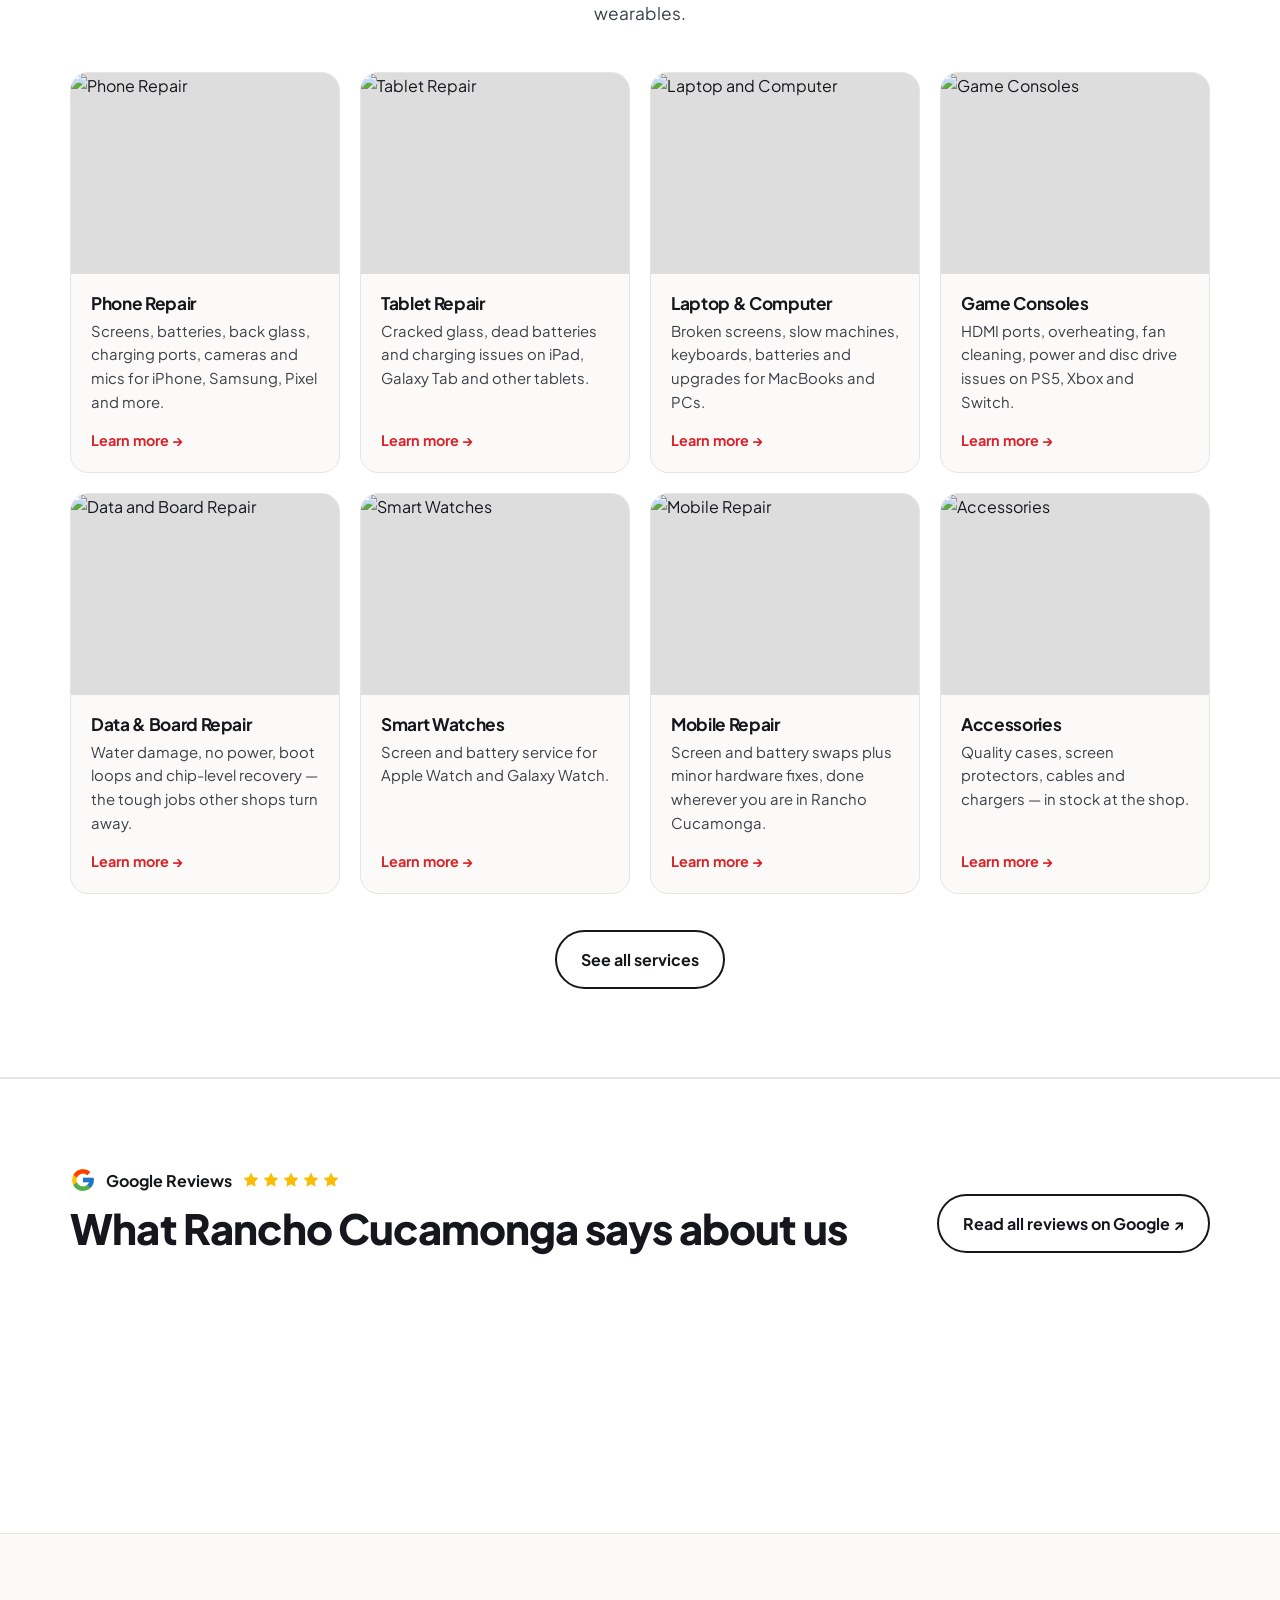
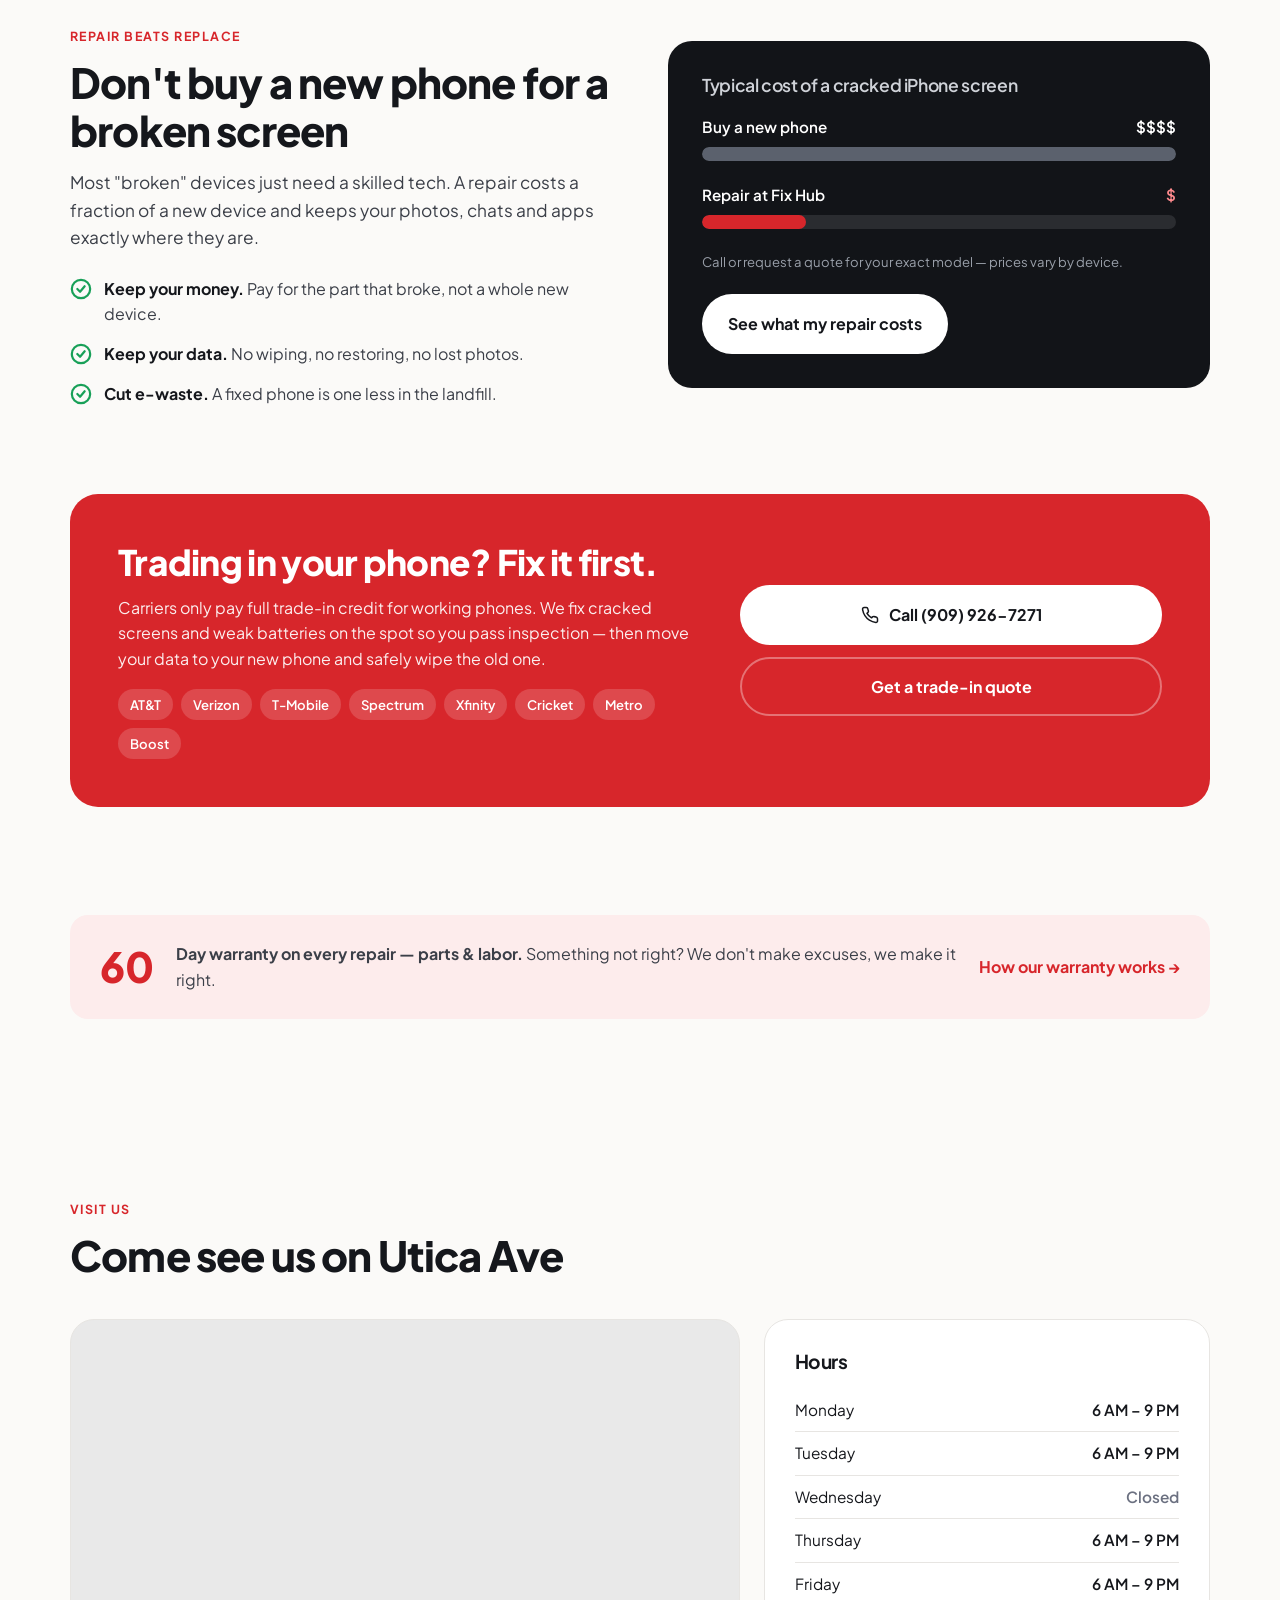
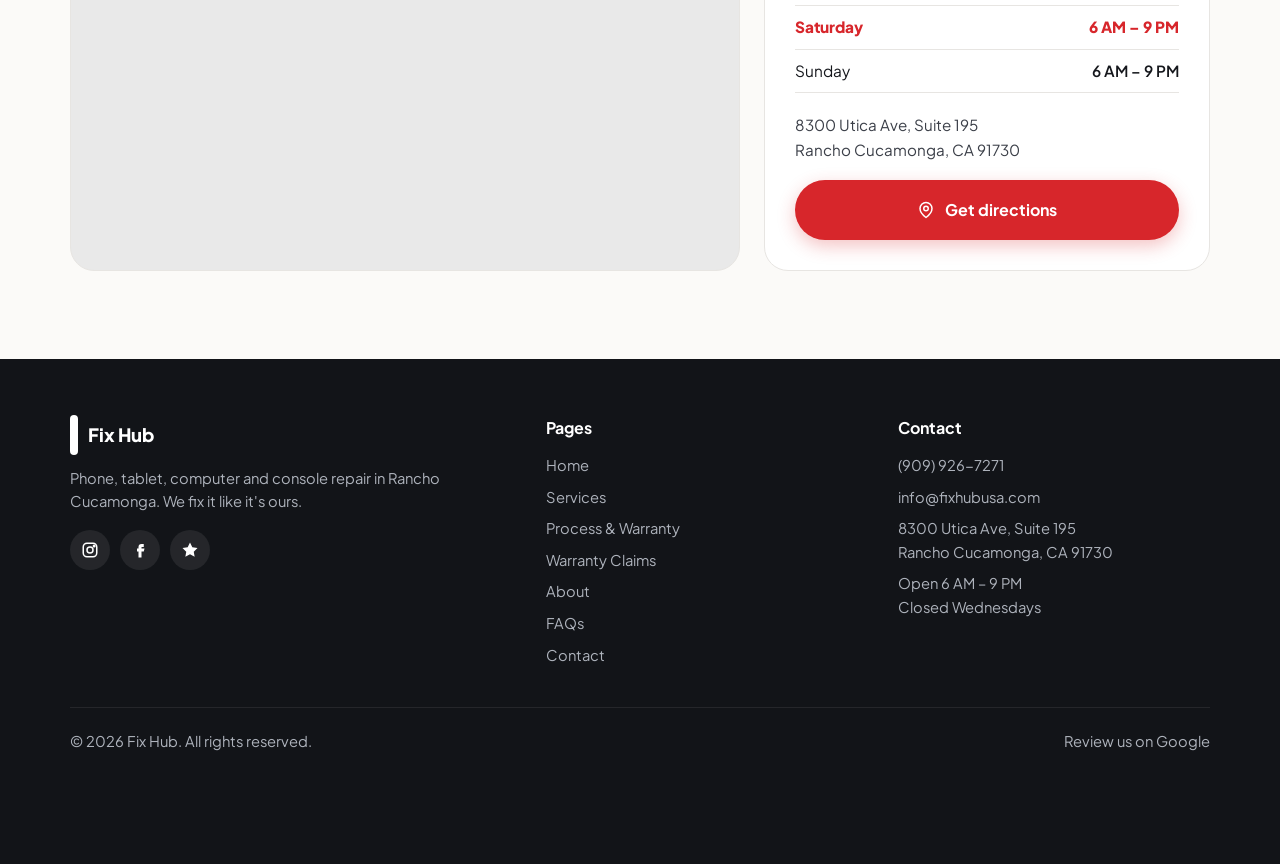
==== commit c4ed55c7: "Add files via upload" ====
--- a/index.html
+++ b/index.html
@@ -2,17 +2,16 @@
 <html lang="en">
 <head>
 <meta charset="utf-8">
-<meta name="robots" content="noindex,nofollow">
 <meta name="viewport" content="width=device-width, initial-scale=1">
-<title>Fix Hub Site Preview</title>
+<title>Fix Hub | Phone, Tablet &amp; Computer Repair in Rancho Cucamonga</title>
 <meta name="description" content="Fast iPhone, Samsung, iPad, laptop and console repair in Rancho Cucamonga. Walk-ins welcome, mobile repair that comes to you, 6 AM–9 PM drop box, and a 60-day warranty.">
-<link rel="icon" href="img/logo.png">
+<link rel="icon" href="https://images.squarespace-cdn.com/content/v1/671438552d7259726e3c7082/23dea1fb-4b7a-4e2f-8e75-04b065ca597a/unnamed-Picsart-BackgroundRemover.png?format=100w">
 <link rel="preconnect" href="https://fonts.googleapis.com">
 <link rel="preconnect" href="https://fonts.gstatic.com" crossorigin>
 <link href="https://fonts.googleapis.com/css2?family=Plus+Jakarta+Sans:wght@400;500;600;700;800&display=swap" rel="stylesheet">
 <link rel="stylesheet" href="styles.css">
 <script type="application/ld+json">
-{"@context":"https://schema.org","@type":"ElectronicsStore","name":"Fix Hub - Phone, Tablet & Computer Repair","url":"https://www.fixhubusa.com","telephone":"+1-909-926-7271","email":"info@fixhubusa.com","image":"img/logo.png","address":{"@type":"PostalAddress","streetAddress":"8300 Utica Ave, Suite 195","addressLocality":"Rancho Cucamonga","addressRegion":"CA","postalCode":"91730","addressCountry":"US"},"geo":{"@type":"GeoCoordinates","latitude":34.1025496,"longitude":-117.5719171},"openingHoursSpecification":[{"@type":"OpeningHoursSpecification","dayOfWeek":["Monday","Tuesday","Thursday","Friday","Saturday","Sunday"],"opens":"06:00","closes":"21:00"}],"areaServed":"Rancho Cucamonga, CA","sameAs":["https://www.instagram.com/fixhubusa/","https://www.facebook.com/profile.php?id=100093130763877","https://www.yelp.com/biz/fix-hub-ontario-5"]}
+{"@context":"https://schema.org","@type":"ElectronicsStore","name":"Fix Hub - Phone, Tablet & Computer Repair","url":"https://www.fixhubusa.com","telephone":"+1-909-926-7271","email":"info@fixhubusa.com","image":"https://images.squarespace-cdn.com/content/v1/671438552d7259726e3c7082/23dea1fb-4b7a-4e2f-8e75-04b065ca597a/unnamed-Picsart-BackgroundRemover.png","address":{"@type":"PostalAddress","streetAddress":"8300 Utica Ave, Suite 195","addressLocality":"Rancho Cucamonga","addressRegion":"CA","postalCode":"91730","addressCountry":"US"},"geo":{"@type":"GeoCoordinates","latitude":34.1025496,"longitude":-117.5719171},"openingHoursSpecification":[{"@type":"OpeningHoursSpecification","dayOfWeek":["Monday","Tuesday","Thursday","Friday","Saturday","Sunday"],"opens":"06:00","closes":"21:00"}],"areaServed":"Rancho Cucamonga, CA","sameAs":["https://www.instagram.com/fixhubusa/","https://www.facebook.com/profile.php?id=100093130763877","https://www.yelp.com/biz/fix-hub-ontario-5"]}
 </script>
 </head>
 <body>
@@ -40,7 +39,7 @@
 
 <header>
   <div class="wrap nav">
-    <a href="index.html" class="logo" aria-label="Fix Hub home"><img src="img/logo.png" alt="Fix Hub logo"></a>
+    <a href="index.html" class="logo" aria-label="Fix Hub home"><img src="https://images.squarespace-cdn.com/content/v1/671438552d7259726e3c7082/23dea1fb-4b7a-4e2f-8e75-04b065ca597a/unnamed-Picsart-BackgroundRemover.png?format=300w" alt="Fix Hub logo"></a>
     <nav class="nav-links" id="navLinks">
       <a href="index.html" class="active" aria-current="page">Home</a>
       <a href="services.html">Services</a>
@@ -78,7 +77,7 @@
       </div>
     </div>
     <div class="hero-media">
-      <div class="hero-img"><img src="img/phone.jpg" alt="Technician repairing a smartphone"></div>
+      <div class="hero-img"><img src="https://images.squarespace-cdn.com/content/v1/671438552d7259726e3c7082/1776976019091-BWQ6QEBI5R747NAU191X/unsplash-image-TnJjOn8NuhU.jpg?format=1000w" alt="Technician repairing a smartphone"></div>
       <a href="services.html#mobile" class="float-card fc1"><div class="ic"><svg><use href="#i-car"/></svg></div><div><strong>We come to you</strong><small>Home, office or coffee shop</small></div></a>
       <div class="float-card fc2"><div class="ic"><svg><use href="#i-box"/></svg></div><div><strong>Drop box</strong><small>Open 6 AM – 9 PM</small></div></div>
     </div>
@@ -101,35 +100,35 @@
     <div class="center reveal"><span class="eyebrow">What we fix</span><h2>If it has a screen or a battery, we can help</h2><p class="lead">Factory-grade repairs for phones, tablets, computers, consoles and wearables.</p></div>
     <div class="svc-grid">
       <a href="services.html#phone" class="svc reveal">
-        <div class="thumb"><img loading="lazy" src="img/phone.jpg" alt="Phone Repair"></div>
+        <div class="thumb"><img loading="lazy" src="https://images.squarespace-cdn.com/content/v1/671438552d7259726e3c7082/1776976019091-BWQ6QEBI5R747NAU191X/unsplash-image-TnJjOn8NuhU.jpg?format=500w" alt="Phone Repair"></div>
         <div class="body"><h3>Phone Repair</h3><p>Screens, batteries, back glass, charging ports, cameras and mics for iPhone, Samsung, Pixel and more.</p><span class="more">Learn more →</span></div>
       </a>
       <a href="services.html#tablet" class="svc reveal">
-        <div class="thumb"><img loading="lazy" src="img/tablet.jpg" alt="Tablet Repair"></div>
+        <div class="thumb"><img loading="lazy" src="https://images.squarespace-cdn.com/content/v1/671438552d7259726e3c7082/1776976065781-06F29V3IRDEQ9OJWOV85/unsplash-image-xCZvYQNtlsA.jpg?format=500w" alt="Tablet Repair"></div>
         <div class="body"><h3>Tablet Repair</h3><p>Cracked glass, dead batteries and charging issues on iPad, Galaxy Tab and other tablets.</p><span class="more">Learn more →</span></div>
       </a>
       <a href="services.html#laptop" class="svc reveal">
-        <div class="thumb"><img loading="lazy" src="img/laptop.jpg" alt="Laptop and Computer"></div>
+        <div class="thumb"><img loading="lazy" src="https://images.squarespace-cdn.com/content/v1/671438552d7259726e3c7082/1776976112977-5N1RXVRZCGOHYRGMNXXS/unsplash-image-M7_rJ4LF-jk.jpg?format=500w" alt="Laptop and Computer"></div>
         <div class="body"><h3>Laptop &amp; Computer</h3><p>Broken screens, slow machines, keyboards, batteries and upgrades for MacBooks and PCs.</p><span class="more">Learn more →</span></div>
       </a>
       <a href="services.html#console" class="svc reveal">
-        <div class="thumb"><img loading="lazy" src="img/console.jpg" alt="Game Consoles"></div>
+        <div class="thumb"><img loading="lazy" src="https://images.squarespace-cdn.com/content/v1/671438552d7259726e3c7082/1776976182473-JGMDYLSO30GOA193ZSF6/unsplash-image-t3Ii30yI8Fk.jpg?format=500w" alt="Game Consoles"></div>
         <div class="body"><h3>Game Consoles</h3><p>HDMI ports, overheating, fan cleaning, power and disc drive issues on PS5, Xbox and Switch.</p><span class="more">Learn more →</span></div>
       </a>
       <a href="services.html#data" class="svc reveal">
-        <div class="thumb"><img loading="lazy" src="img/data.jpg" alt="Data and Board Repair"></div>
+        <div class="thumb"><img loading="lazy" src="https://images.squarespace-cdn.com/content/v1/671438552d7259726e3c7082/1776976322866-5SO6C30LBQUIDCGUYCQ2/unsplash-image-Njw_--Fcu2U.jpg?format=500w" alt="Data and Board Repair"></div>
         <div class="body"><h3>Data &amp; Board Repair</h3><p>Water damage, no power, boot loops and chip-level recovery — the tough jobs other shops turn away.</p><span class="more">Learn more →</span></div>
       </a>
       <a href="services.html#watch" class="svc reveal">
-        <div class="thumb"><img loading="lazy" src="img/watch.jpg" alt="Smart Watches"></div>
+        <div class="thumb"><img loading="lazy" src="https://images.squarespace-cdn.com/content/v1/671438552d7259726e3c7082/1776976148768-E1AUB6ZF6JT0GGHDXYDJ/unsplash-image-DLDn_fggOL4.jpg?format=500w" alt="Smart Watches"></div>
         <div class="body"><h3>Smart Watches</h3><p>Screen and battery service for Apple Watch and Galaxy Watch.</p><span class="more">Learn more →</span></div>
       </a>
       <a href="services.html#mobile" class="svc reveal">
-        <div class="thumb"><img loading="lazy" src="img/mobile.jpg" alt="Mobile Repair"></div>
+        <div class="thumb"><img loading="lazy" src="https://images.squarespace-cdn.com/content/v1/671438552d7259726e3c7082/6d9ac192-b7f6-4f7c-8e4f-edb4934b12ff/unnamed.jpg?format=500w" alt="Mobile Repair"></div>
         <div class="body"><h3>Mobile Repair</h3><p>Screen and battery swaps plus minor hardware fixes, done wherever you are in Rancho Cucamonga.</p><span class="more">Learn more →</span></div>
       </a>
       <a href="services.html#acc" class="svc reveal">
-        <div class="thumb"><img loading="lazy" src="img/acc.jpg" alt="Accessories"></div>
+        <div class="thumb"><img loading="lazy" src="https://images.squarespace-cdn.com/content/v1/671438552d7259726e3c7082/1776976339449-JEWFTSO1IMPV0GJ1Q37C/unsplash-image-qAunQaxAY-M.jpg?format=500w" alt="Accessories"></div>
         <div class="body"><h3>Accessories</h3><p>Quality cases, screen protectors, cables and chargers — in stock at the shop.</p><span class="more">Learn more →</span></div>
       </a>
     </div>
@@ -146,11 +145,13 @@
       </div>
       <a class="btn btn-ghost" href="https://www.google.com/maps/place/Fix+Hub+-+Phone,+Tablet+%26+Computer+Repair/@34.1025496,-117.574492,17z/data=!4m6!3m5!1s0x80c33563ac42d915:0xd93e546451506d1b!8m2!3d34.1025496!4d-117.5719171" target="_blank" rel="noopener">Read all reviews on Google ↗</a>
     </div>
-    <div class="pv-reviews">
-      <div class="pv-score"><span class="pv-big">5.0</span><span class="stars"><svg><use href="#i-star"/></svg><svg><use href="#i-star"/></svg><svg><use href="#i-star"/></svg><svg><use href="#i-star"/></svg><svg><use href="#i-star"/></svg></span><span>255 Google reviews</span></div>
-      <p><b>Live Google reviews appear here on the real site.</b> They update on their own as new reviews come in. Sharing previews can't load outside widgets, so this proof shows a placeholder.</p>
-      <a class="btn btn-red" href="https://www.google.com/maps/place/Fix+Hub+-+Phone,+Tablet+%26+Computer+Repair/@34.1025496,-117.574492,17z/data=!4m6!3m5!1s0x80c33563ac42d915:0xd93e546451506d1b!8m2!3d34.1025496!4d-117.5719171" target="_blank" rel="noopener">Read the reviews on Google ↗</a>
-    </div>
+    <div class="g-widget elfsight-app-b2c794b1-34ca-4ac9-b06f-f93b7fba8f2c" data-elfsight-app-lazy></div>
+    <div class="g-fallback">
+      <div class="g-score"><span class="g-big">5.0</span><span class="stars"><svg><use href="#i-star"/></svg><svg><use href="#i-star"/></svg><svg><use href="#i-star"/></svg><svg><use href="#i-star"/></svg><svg><use href="#i-star"/></svg></span><span>255 reviews on Google</span></div>
+      <p>Rancho Cucamonga customers rate us 5 stars for fast, friendly repairs. Read what they say on our Google page.</p>
+      <a class="btn btn-red" href="https://www.google.com/maps/place/Fix+Hub+-+Phone,+Tablet+%26+Computer+Repair/@34.1025496,-117.574492,17z/data=!4m6!3m5!1s0x80c33563ac42d915:0xd93e546451506d1b!8m2!3d34.1025496!4d-117.5719171" target="_blank" rel="noopener">Read our Google reviews ↗</a>
+    </div>
+  </div>
 </section>
 
 <section>
@@ -202,11 +203,7 @@
 <section id="visit"><div class="wrap">
   <div class="reveal"><span class="eyebrow">Visit us</span><h2>Come see us on Utica Ave</h2></div>
   <div class="visit-grid">
-    <div class="map pv-map"><div>
-      <svg width="40" height="40"><use href="#i-pin"/></svg>
-      <p><b>Google Map shows here on the real site.</b><br>8300 Utica Ave, Suite 195, Rancho Cucamonga</p>
-      <a class="btn btn-ghost" href="https://www.google.com/maps/dir/?api=1&amp;destination=Fix+Hub+8300+Utica+Ave+Suite+195+Rancho+Cucamonga+CA+91730" target="_blank" rel="noopener">Open in Google Maps ↗</a>
-    </div></div>
+    <div class="map reveal"><iframe loading="lazy" title="Map to Fix Hub" src="https://www.google.com/maps?q=Fix+Hub+8300+Utica+Ave+Suite+195+Rancho+Cucamonga+CA+91730&output=embed"></iframe></div>
     <div class="hours reveal">
   <h3>Hours</h3>
   <table class="hours-table">
@@ -230,7 +227,7 @@
   <div class="wrap">
     <div class="foot">
       <div>
-        <div class="logo"><img src="img/logo.png" alt="" style="height:40px">Fix Hub</div>
+        <div class="logo"><img src="https://images.squarespace-cdn.com/content/v1/671438552d7259726e3c7082/23dea1fb-4b7a-4e2f-8e75-04b065ca597a/unnamed-Picsart-BackgroundRemover.png?format=300w" alt="" style="height:40px">Fix Hub</div>
         <p>Phone, tablet, computer and console repair in Rancho Cucamonga. We fix it like it's ours.</p>
         <div class="social">
           <a href="https://www.instagram.com/fixhubusa/" target="_blank" rel="noopener" aria-label="Instagram"><svg><use href="#i-ig"/></svg></a>
@@ -257,9 +254,7 @@
   <a href="https://www.google.com/maps/dir/?api=1&destination=Fix+Hub+8300+Utica+Ave+Suite+195+Rancho+Cucamonga+CA+91730" target="_blank" rel="noopener"><svg><use href="#i-pin"/></svg>Directions</a>
 </nav>
 
+<script src="https://elfsightcdn.com/platform.js" async></script>
 <script src="site.js"></script>
-
-<div class="pv-mark" aria-hidden="true"></div>
-<div class="pv-banner">Preview copy · © 2026 Mansour Digital · Design proof for client review only. Not licensed for production use.</div>
 </body>
 </html>
--- a/styles.css
+++ b/styles.css
@@ -332,18 +332,11 @@
 }
 @media (max-width:560px){.steps.four{grid-template-columns:1fr}.cta-strip .btns .btn{flex:1 1 100%}}
 
-/* ===== Preview-only ===== */
-header{top:env(safe-area-inset-top,0px)}
-.pv-mark{position:fixed;inset:0;z-index:9998;pointer-events:none;
-  background-image:url("data:image/svg+xml,%3Csvg xmlns='http://www.w3.org/2000/svg' width='420' height='260'%3E%3Ctext x='50%25' y='50%25' text-anchor='middle' dominant-baseline='middle' transform='rotate(-28 210 130)' font-family='Arial,Helvetica,sans-serif' font-size='22' font-weight='700' letter-spacing='3' fill='%23d7262b' fill-opacity='0.10'%3EPREVIEW · MANSOUR DIGITAL%3C/text%3E%3C/svg%3E");}
-.pv-banner{position:fixed;left:0;right:0;bottom:0;z-index:9999;background:#15171c;color:#fff;text-align:center;font-size:.8rem;font-weight:600;
-  padding:9px max(16px,env(safe-area-inset-right,0px)) calc(9px + env(safe-area-inset-bottom,0px)) max(16px,env(safe-area-inset-left,0px))}
-footer{padding-bottom:150px}
-@media (max-width:860px){.mbar{bottom:38px}.pv-banner{font-size:.72rem}}
-.pv-reviews{display:grid;gap:14px;justify-items:start;background:var(--bg);border:1px dashed #d9d5d0;border-radius:var(--radius);padding:32px}
-.pv-reviews p{color:var(--ink-2);max-width:620px}
-.pv-score{display:flex;align-items:center;gap:12px;flex-wrap:wrap;font-weight:700}
-.pv-big{font-size:2.4rem;font-weight:800;line-height:1}
-.pv-map{display:grid;place-items:center;text-align:center;padding:32px;background:#eef0f2}
-.pv-map svg{color:var(--red);margin:0 auto 10px}
-.pv-map p{color:var(--ink-2);margin-bottom:16px}
+/* reviews backup panel (shown when the Google widget can't load) */
+.g-fallback{text-align:left;background:var(--bg);border:1px solid var(--line);padding:32px}
+.g-fallback.show{display:grid;gap:14px;justify-items:start}
+.g-fallback p{max-width:620px}
+.g-fallback .btn{margin-top:4px}
+.g-score{display:flex;align-items:center;gap:12px;flex-wrap:wrap;font-weight:700;color:var(--ink)}
+.g-big{font-size:2.4rem;font-weight:800;line-height:1}
+.g-widget[hidden]{display:none}
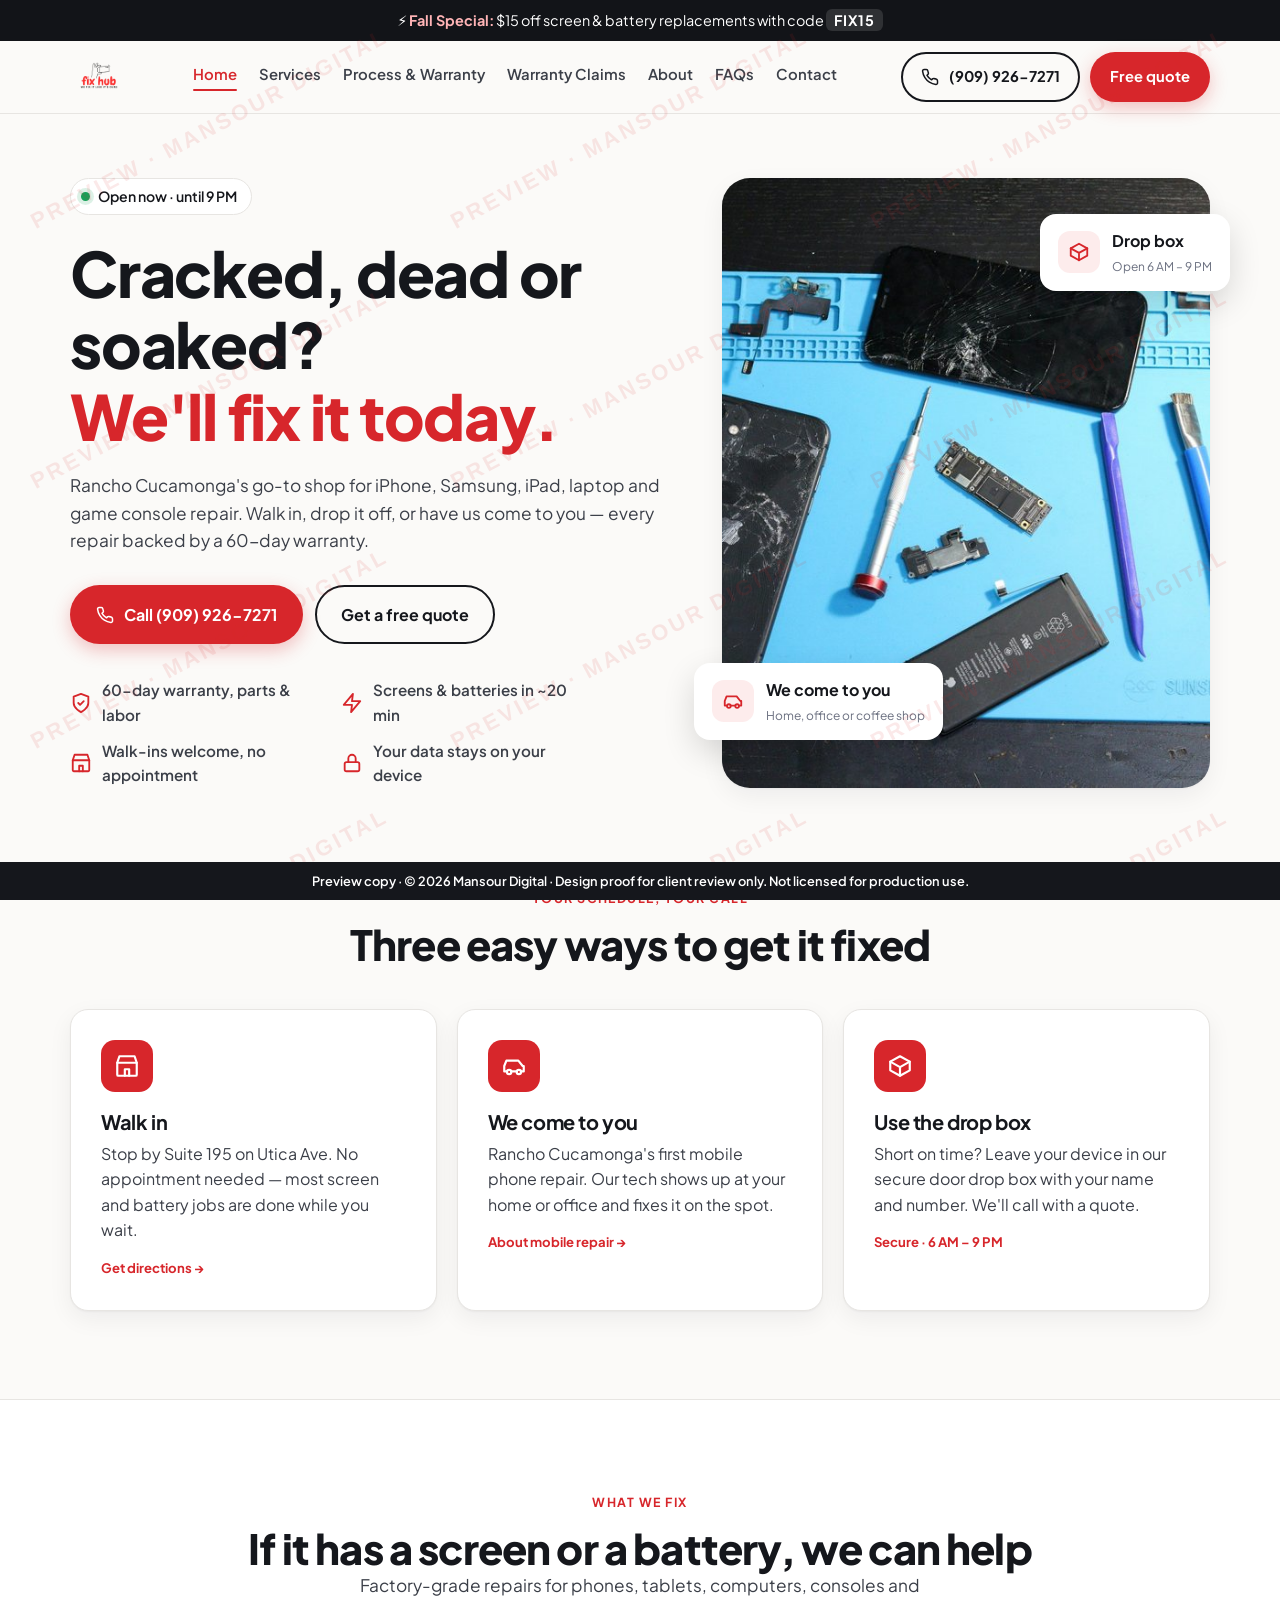
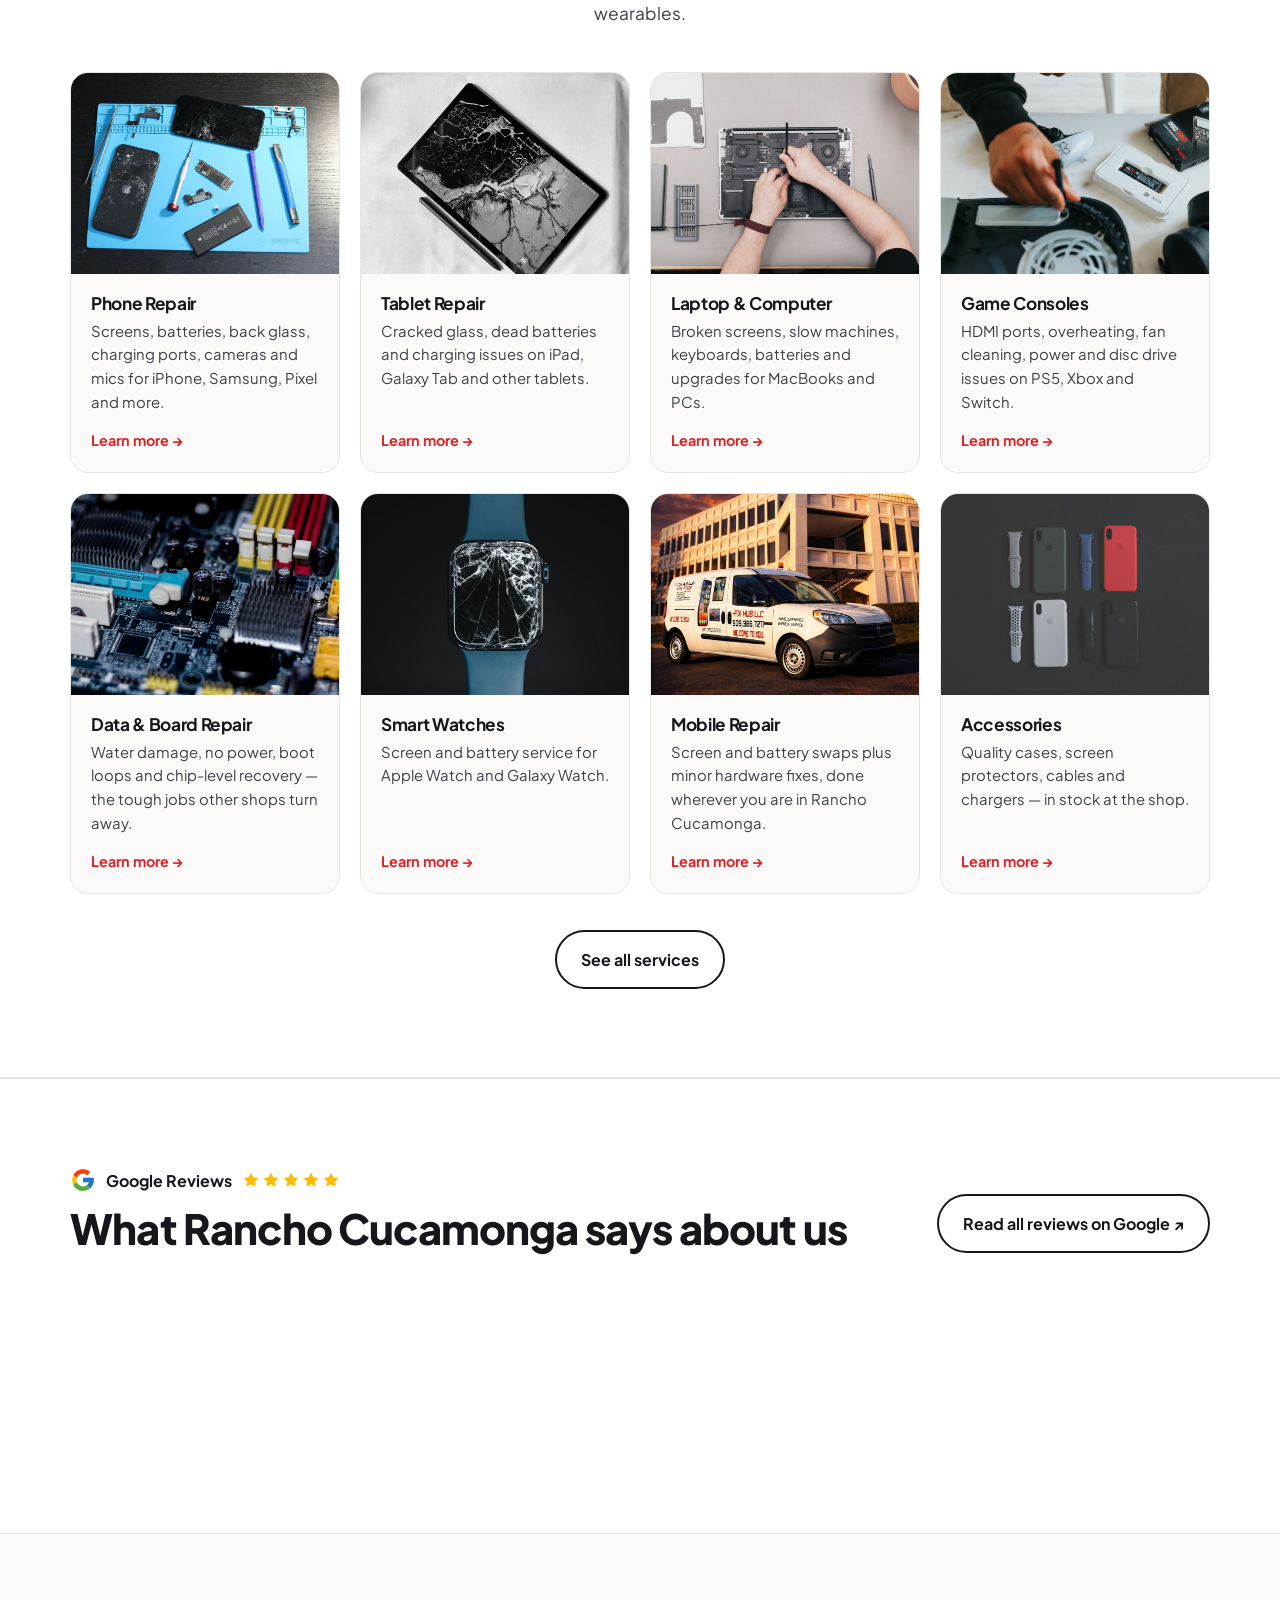
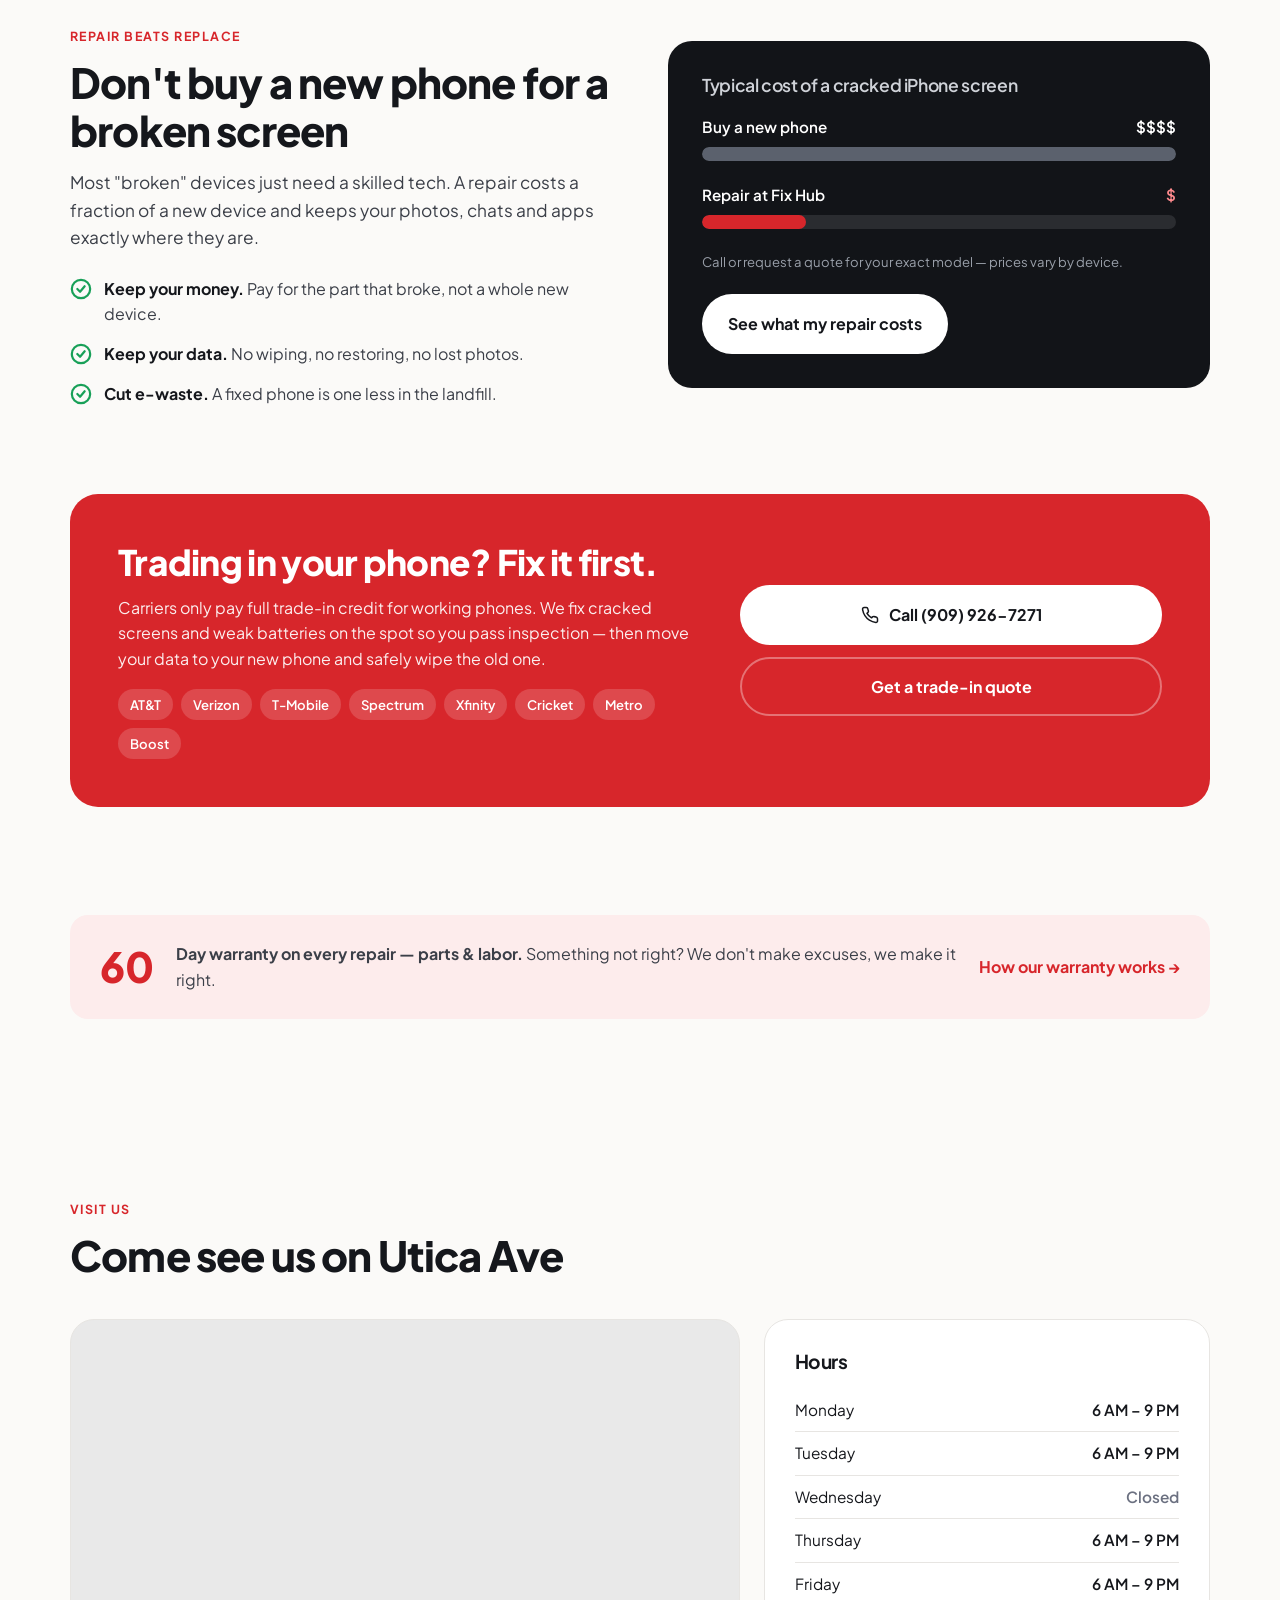
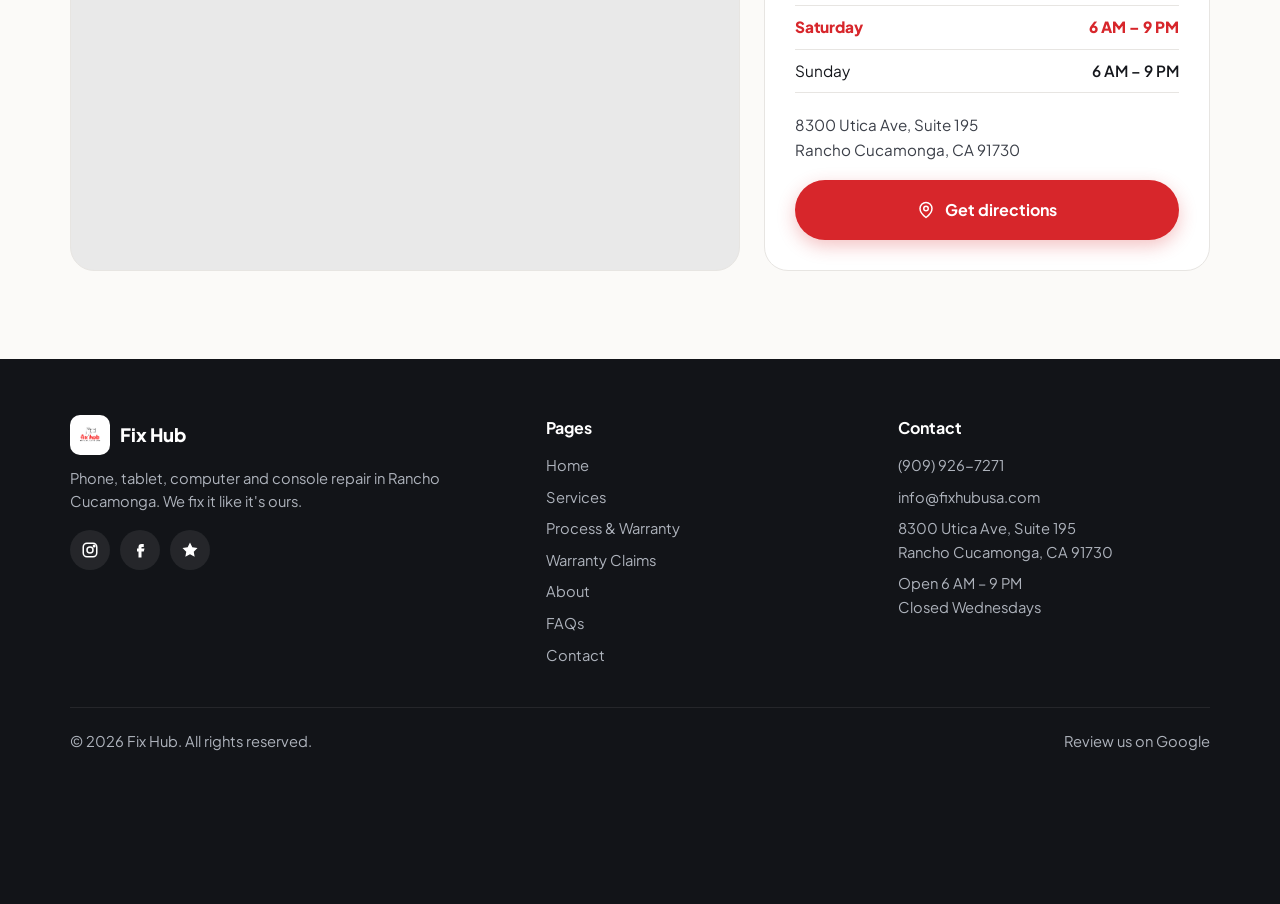
==== commit 09896290: "Add files via upload" ====
--- a/index.html
+++ b/index.html
@@ -2,16 +2,17 @@
 <html lang="en">
 <head>
 <meta charset="utf-8">
+<meta name="robots" content="noindex,nofollow">
 <meta name="viewport" content="width=device-width, initial-scale=1">
-<title>Fix Hub | Phone, Tablet &amp; Computer Repair in Rancho Cucamonga</title>
+<title>Fix Hub Site Preview</title>
 <meta name="description" content="Fast iPhone, Samsung, iPad, laptop and console repair in Rancho Cucamonga. Walk-ins welcome, mobile repair that comes to you, 6 AM–9 PM drop box, and a 60-day warranty.">
-<link rel="icon" href="https://images.squarespace-cdn.com/content/v1/671438552d7259726e3c7082/23dea1fb-4b7a-4e2f-8e75-04b065ca597a/unnamed-Picsart-BackgroundRemover.png?format=100w">
+<link rel="icon" href="logo.png">
 <link rel="preconnect" href="https://fonts.googleapis.com">
 <link rel="preconnect" href="https://fonts.gstatic.com" crossorigin>
 <link href="https://fonts.googleapis.com/css2?family=Plus+Jakarta+Sans:wght@400;500;600;700;800&display=swap" rel="stylesheet">
 <link rel="stylesheet" href="styles.css">
 <script type="application/ld+json">
-{"@context":"https://schema.org","@type":"ElectronicsStore","name":"Fix Hub - Phone, Tablet & Computer Repair","url":"https://www.fixhubusa.com","telephone":"+1-909-926-7271","email":"info@fixhubusa.com","image":"https://images.squarespace-cdn.com/content/v1/671438552d7259726e3c7082/23dea1fb-4b7a-4e2f-8e75-04b065ca597a/unnamed-Picsart-BackgroundRemover.png","address":{"@type":"PostalAddress","streetAddress":"8300 Utica Ave, Suite 195","addressLocality":"Rancho Cucamonga","addressRegion":"CA","postalCode":"91730","addressCountry":"US"},"geo":{"@type":"GeoCoordinates","latitude":34.1025496,"longitude":-117.5719171},"openingHoursSpecification":[{"@type":"OpeningHoursSpecification","dayOfWeek":["Monday","Tuesday","Thursday","Friday","Saturday","Sunday"],"opens":"06:00","closes":"21:00"}],"areaServed":"Rancho Cucamonga, CA","sameAs":["https://www.instagram.com/fixhubusa/","https://www.facebook.com/profile.php?id=100093130763877","https://www.yelp.com/biz/fix-hub-ontario-5"]}
+{"@context":"https://schema.org","@type":"ElectronicsStore","name":"Fix Hub - Phone, Tablet & Computer Repair","url":"https://www.fixhubusa.com","telephone":"+1-909-926-7271","email":"info@fixhubusa.com","image":"logo.png","address":{"@type":"PostalAddress","streetAddress":"8300 Utica Ave, Suite 195","addressLocality":"Rancho Cucamonga","addressRegion":"CA","postalCode":"91730","addressCountry":"US"},"geo":{"@type":"GeoCoordinates","latitude":34.1025496,"longitude":-117.5719171},"openingHoursSpecification":[{"@type":"OpeningHoursSpecification","dayOfWeek":["Monday","Tuesday","Thursday","Friday","Saturday","Sunday"],"opens":"06:00","closes":"21:00"}],"areaServed":"Rancho Cucamonga, CA","sameAs":["https://www.instagram.com/fixhubusa/","https://www.facebook.com/profile.php?id=100093130763877","https://www.yelp.com/biz/fix-hub-ontario-5"]}
 </script>
 </head>
 <body>
@@ -39,7 +40,7 @@
 
 <header>
   <div class="wrap nav">
-    <a href="index.html" class="logo" aria-label="Fix Hub home"><img src="https://images.squarespace-cdn.com/content/v1/671438552d7259726e3c7082/23dea1fb-4b7a-4e2f-8e75-04b065ca597a/unnamed-Picsart-BackgroundRemover.png?format=300w" alt="Fix Hub logo"></a>
+    <a href="index.html" class="logo" aria-label="Fix Hub home"><img src="logo.png" alt="Fix Hub logo"></a>
     <nav class="nav-links" id="navLinks">
       <a href="index.html" class="active" aria-current="page">Home</a>
       <a href="services.html">Services</a>
@@ -77,7 +78,7 @@
       </div>
     </div>
     <div class="hero-media">
-      <div class="hero-img"><img src="https://images.squarespace-cdn.com/content/v1/671438552d7259726e3c7082/1776976019091-BWQ6QEBI5R747NAU191X/unsplash-image-TnJjOn8NuhU.jpg?format=1000w" alt="Technician repairing a smartphone"></div>
+      <div class="hero-img"><img src="phone.jpg" alt="Technician repairing a smartphone"></div>
       <a href="services.html#mobile" class="float-card fc1"><div class="ic"><svg><use href="#i-car"/></svg></div><div><strong>We come to you</strong><small>Home, office or coffee shop</small></div></a>
       <div class="float-card fc2"><div class="ic"><svg><use href="#i-box"/></svg></div><div><strong>Drop box</strong><small>Open 6 AM – 9 PM</small></div></div>
     </div>
@@ -100,35 +101,35 @@
     <div class="center reveal"><span class="eyebrow">What we fix</span><h2>If it has a screen or a battery, we can help</h2><p class="lead">Factory-grade repairs for phones, tablets, computers, consoles and wearables.</p></div>
     <div class="svc-grid">
       <a href="services.html#phone" class="svc reveal">
-        <div class="thumb"><img loading="lazy" src="https://images.squarespace-cdn.com/content/v1/671438552d7259726e3c7082/1776976019091-BWQ6QEBI5R747NAU191X/unsplash-image-TnJjOn8NuhU.jpg?format=500w" alt="Phone Repair"></div>
+        <div class="thumb"><img loading="lazy" src="phone.jpg" alt="Phone Repair"></div>
         <div class="body"><h3>Phone Repair</h3><p>Screens, batteries, back glass, charging ports, cameras and mics for iPhone, Samsung, Pixel and more.</p><span class="more">Learn more →</span></div>
       </a>
       <a href="services.html#tablet" class="svc reveal">
-        <div class="thumb"><img loading="lazy" src="https://images.squarespace-cdn.com/content/v1/671438552d7259726e3c7082/1776976065781-06F29V3IRDEQ9OJWOV85/unsplash-image-xCZvYQNtlsA.jpg?format=500w" alt="Tablet Repair"></div>
+        <div class="thumb"><img loading="lazy" src="tablet.jpg" alt="Tablet Repair"></div>
         <div class="body"><h3>Tablet Repair</h3><p>Cracked glass, dead batteries and charging issues on iPad, Galaxy Tab and other tablets.</p><span class="more">Learn more →</span></div>
       </a>
       <a href="services.html#laptop" class="svc reveal">
-        <div class="thumb"><img loading="lazy" src="https://images.squarespace-cdn.com/content/v1/671438552d7259726e3c7082/1776976112977-5N1RXVRZCGOHYRGMNXXS/unsplash-image-M7_rJ4LF-jk.jpg?format=500w" alt="Laptop and Computer"></div>
+        <div class="thumb"><img loading="lazy" src="laptop.jpg" alt="Laptop and Computer"></div>
         <div class="body"><h3>Laptop &amp; Computer</h3><p>Broken screens, slow machines, keyboards, batteries and upgrades for MacBooks and PCs.</p><span class="more">Learn more →</span></div>
       </a>
       <a href="services.html#console" class="svc reveal">
-        <div class="thumb"><img loading="lazy" src="https://images.squarespace-cdn.com/content/v1/671438552d7259726e3c7082/1776976182473-JGMDYLSO30GOA193ZSF6/unsplash-image-t3Ii30yI8Fk.jpg?format=500w" alt="Game Consoles"></div>
+        <div class="thumb"><img loading="lazy" src="console.jpg" alt="Game Consoles"></div>
         <div class="body"><h3>Game Consoles</h3><p>HDMI ports, overheating, fan cleaning, power and disc drive issues on PS5, Xbox and Switch.</p><span class="more">Learn more →</span></div>
       </a>
       <a href="services.html#data" class="svc reveal">
-        <div class="thumb"><img loading="lazy" src="https://images.squarespace-cdn.com/content/v1/671438552d7259726e3c7082/1776976322866-5SO6C30LBQUIDCGUYCQ2/unsplash-image-Njw_--Fcu2U.jpg?format=500w" alt="Data and Board Repair"></div>
+        <div class="thumb"><img loading="lazy" src="data.jpg" alt="Data and Board Repair"></div>
         <div class="body"><h3>Data &amp; Board Repair</h3><p>Water damage, no power, boot loops and chip-level recovery — the tough jobs other shops turn away.</p><span class="more">Learn more →</span></div>
       </a>
       <a href="services.html#watch" class="svc reveal">
-        <div class="thumb"><img loading="lazy" src="https://images.squarespace-cdn.com/content/v1/671438552d7259726e3c7082/1776976148768-E1AUB6ZF6JT0GGHDXYDJ/unsplash-image-DLDn_fggOL4.jpg?format=500w" alt="Smart Watches"></div>
+        <div class="thumb"><img loading="lazy" src="watch.jpg" alt="Smart Watches"></div>
         <div class="body"><h3>Smart Watches</h3><p>Screen and battery service for Apple Watch and Galaxy Watch.</p><span class="more">Learn more →</span></div>
       </a>
       <a href="services.html#mobile" class="svc reveal">
-        <div class="thumb"><img loading="lazy" src="https://images.squarespace-cdn.com/content/v1/671438552d7259726e3c7082/6d9ac192-b7f6-4f7c-8e4f-edb4934b12ff/unnamed.jpg?format=500w" alt="Mobile Repair"></div>
+        <div class="thumb"><img loading="lazy" src="mobile.jpg" alt="Mobile Repair"></div>
         <div class="body"><h3>Mobile Repair</h3><p>Screen and battery swaps plus minor hardware fixes, done wherever you are in Rancho Cucamonga.</p><span class="more">Learn more →</span></div>
       </a>
       <a href="services.html#acc" class="svc reveal">
-        <div class="thumb"><img loading="lazy" src="https://images.squarespace-cdn.com/content/v1/671438552d7259726e3c7082/1776976339449-JEWFTSO1IMPV0GJ1Q37C/unsplash-image-qAunQaxAY-M.jpg?format=500w" alt="Accessories"></div>
+        <div class="thumb"><img loading="lazy" src="acc.jpg" alt="Accessories"></div>
         <div class="body"><h3>Accessories</h3><p>Quality cases, screen protectors, cables and chargers — in stock at the shop.</p><span class="more">Learn more →</span></div>
       </a>
     </div>
@@ -227,7 +228,7 @@
   <div class="wrap">
     <div class="foot">
       <div>
-        <div class="logo"><img src="https://images.squarespace-cdn.com/content/v1/671438552d7259726e3c7082/23dea1fb-4b7a-4e2f-8e75-04b065ca597a/unnamed-Picsart-BackgroundRemover.png?format=300w" alt="" style="height:40px">Fix Hub</div>
+        <div class="logo"><img src="logo.png" alt="" style="height:40px">Fix Hub</div>
         <p>Phone, tablet, computer and console repair in Rancho Cucamonga. We fix it like it's ours.</p>
         <div class="social">
           <a href="https://www.instagram.com/fixhubusa/" target="_blank" rel="noopener" aria-label="Instagram"><svg><use href="#i-ig"/></svg></a>
@@ -256,5 +257,8 @@
 
 <script src="https://elfsightcdn.com/platform.js" async></script>
 <script src="site.js"></script>
+
+<div class="pv-mark" aria-hidden="true"></div>
+<div class="pv-banner">Preview copy · © 2026 Mansour Digital · Design proof for client review only. Not licensed for production use.</div>
 </body>
 </html>
--- a/styles.css
+++ b/styles.css
@@ -340,3 +340,19 @@
 .g-score{display:flex;align-items:center;gap:12px;flex-wrap:wrap;font-weight:700;color:var(--ink)}
 .g-big{font-size:2.4rem;font-weight:800;line-height:1}
 .g-widget[hidden]{display:none}
+
+/* ===== Preview-only ===== */
+header{top:env(safe-area-inset-top,0px)}
+.pv-mark{position:fixed;inset:0;z-index:9998;pointer-events:none;
+  background-image:url("data:image/svg+xml,%3Csvg xmlns='http://www.w3.org/2000/svg' width='420' height='260'%3E%3Ctext x='50%25' y='50%25' text-anchor='middle' dominant-baseline='middle' transform='rotate(-28 210 130)' font-family='Arial,Helvetica,sans-serif' font-size='22' font-weight='700' letter-spacing='3' fill='%23d7262b' fill-opacity='0.10'%3EPREVIEW · MANSOUR DIGITAL%3C/text%3E%3C/svg%3E");}
+.pv-banner{position:fixed;left:0;right:0;bottom:0;z-index:9999;background:#15171c;color:#fff;text-align:center;font-size:.8rem;font-weight:600;
+  padding:9px max(16px,env(safe-area-inset-right,0px)) calc(9px + env(safe-area-inset-bottom,0px)) max(16px,env(safe-area-inset-left,0px))}
+footer{padding-bottom:150px}
+@media (max-width:860px){.mbar{bottom:38px}.pv-banner{font-size:.72rem}}
+.pv-reviews{display:grid;gap:14px;justify-items:start;background:var(--bg);border:1px dashed #d9d5d0;border-radius:var(--radius);padding:32px}
+.pv-reviews p{color:var(--ink-2);max-width:620px}
+.pv-score{display:flex;align-items:center;gap:12px;flex-wrap:wrap;font-weight:700}
+.pv-big{font-size:2.4rem;font-weight:800;line-height:1}
+.pv-map{display:grid;place-items:center;text-align:center;padding:32px;background:#eef0f2}
+.pv-map svg{color:var(--red);margin:0 auto 10px}
+.pv-map p{color:var(--ink-2);margin-bottom:16px}
